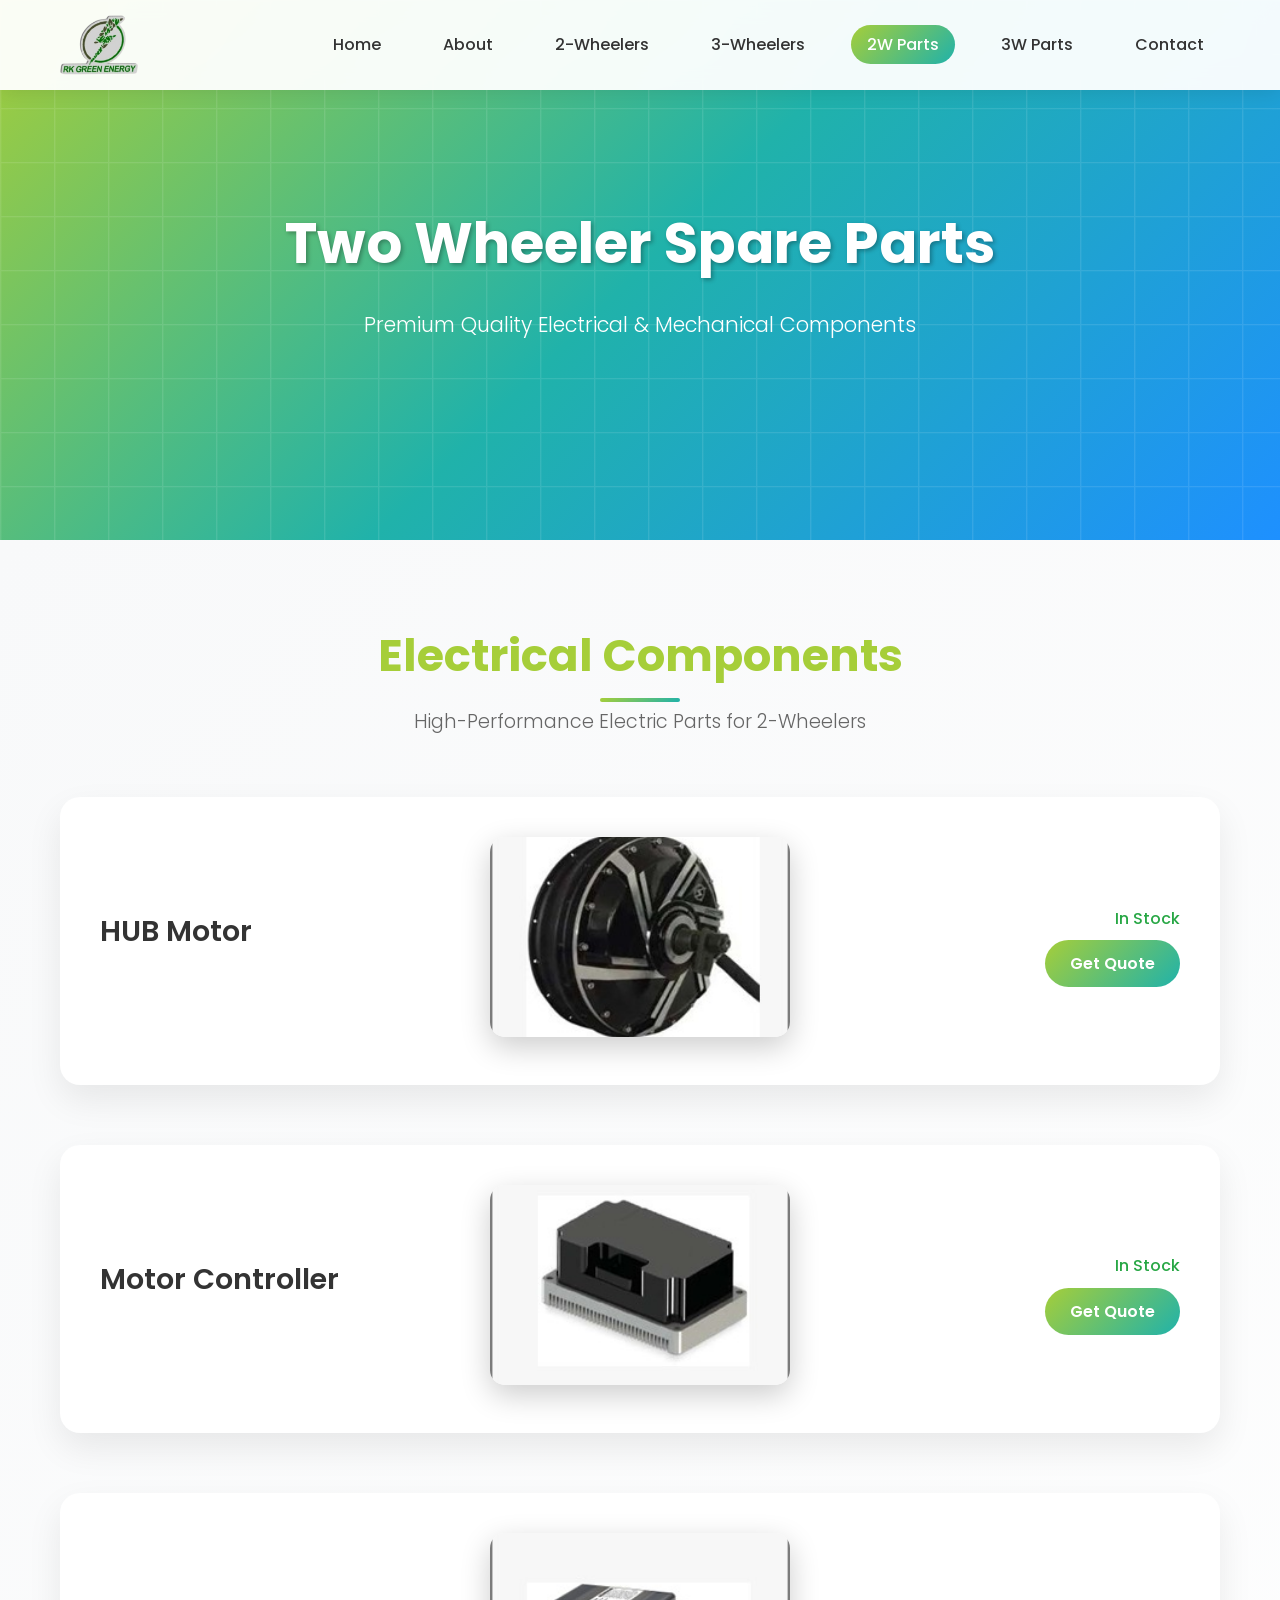
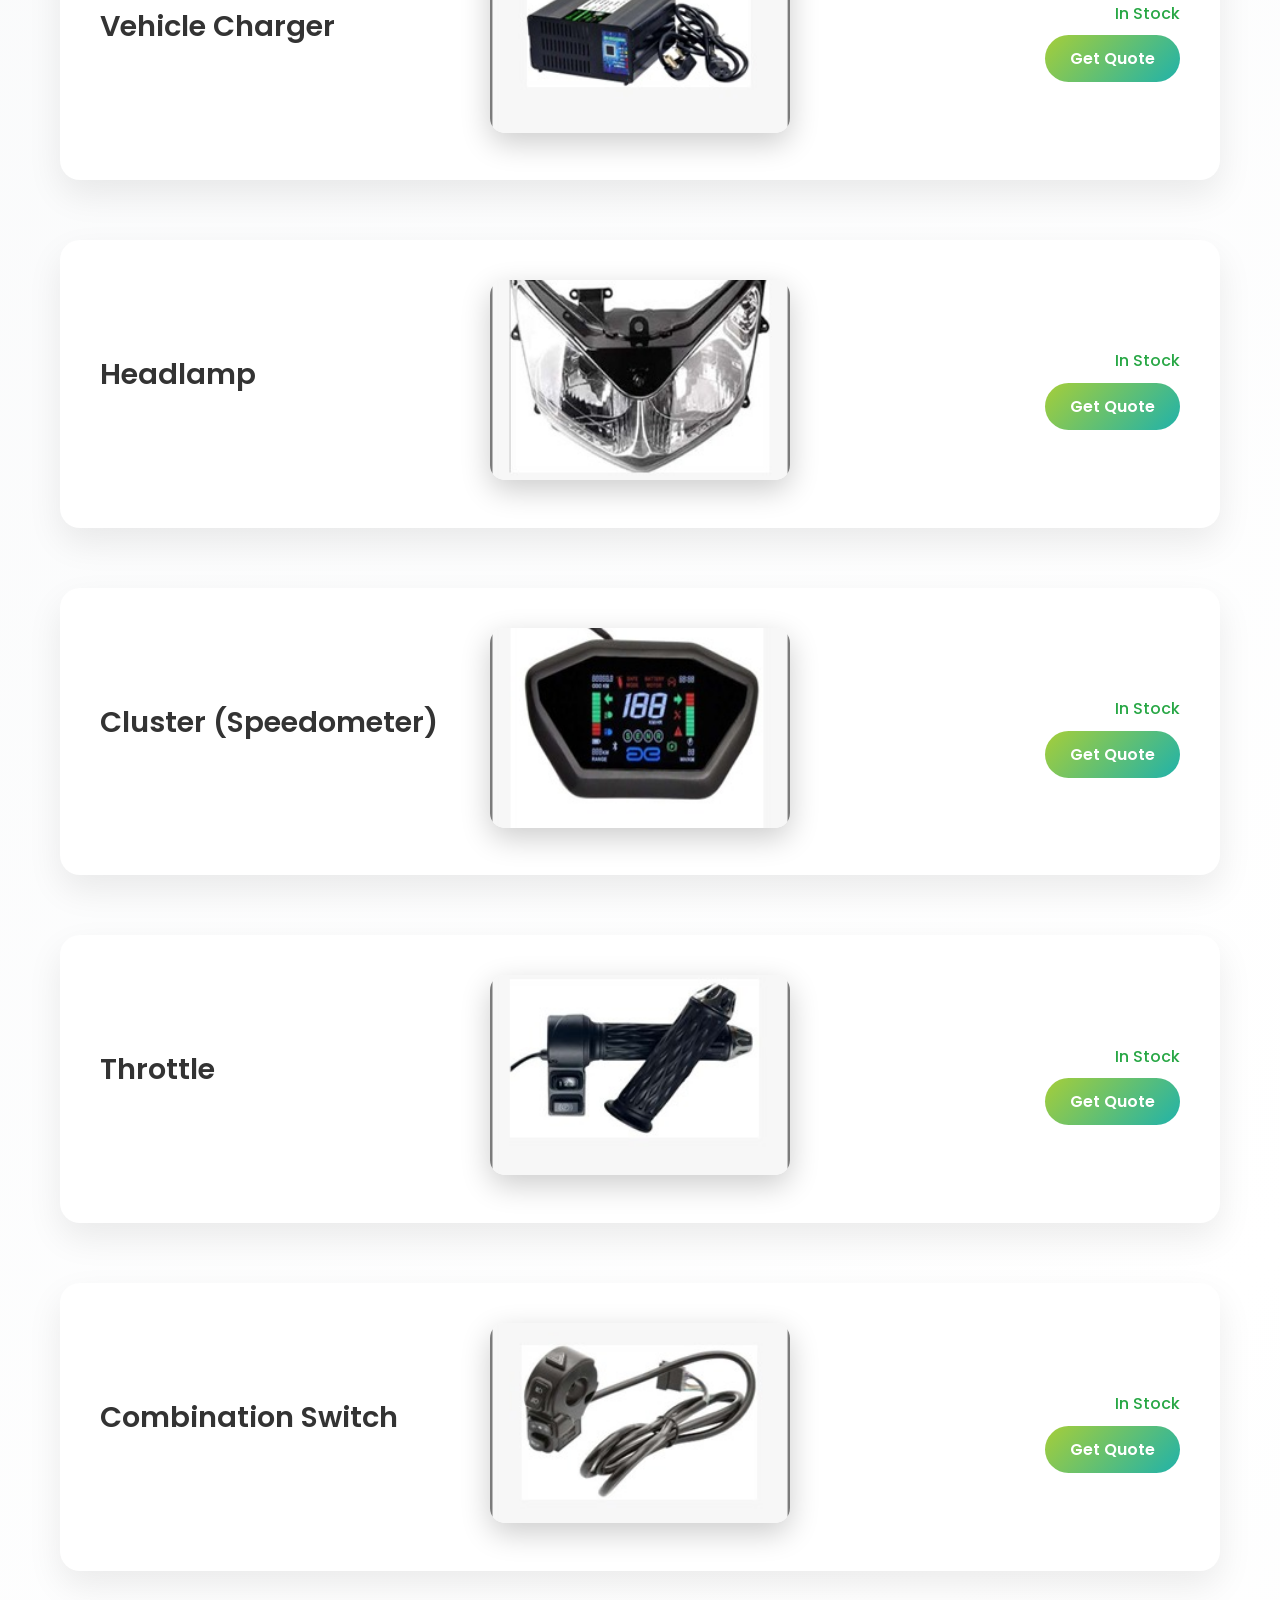
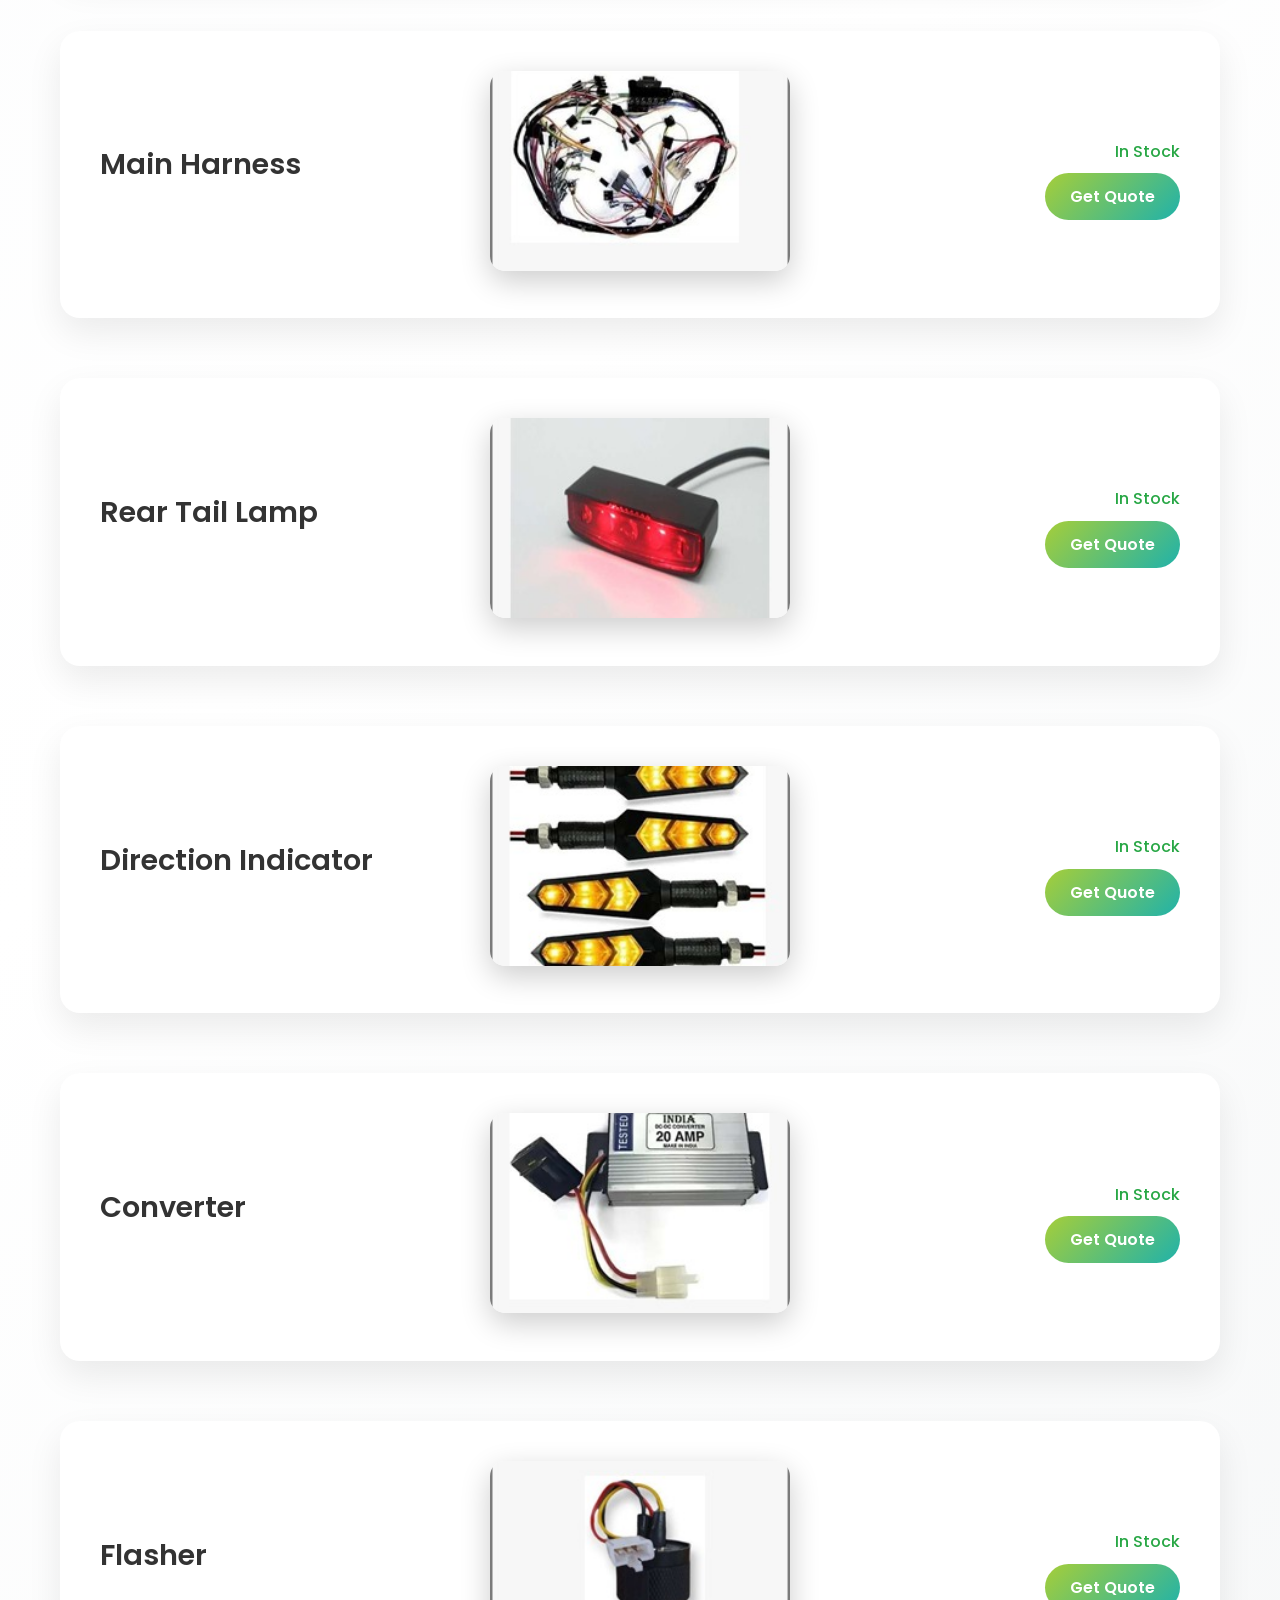
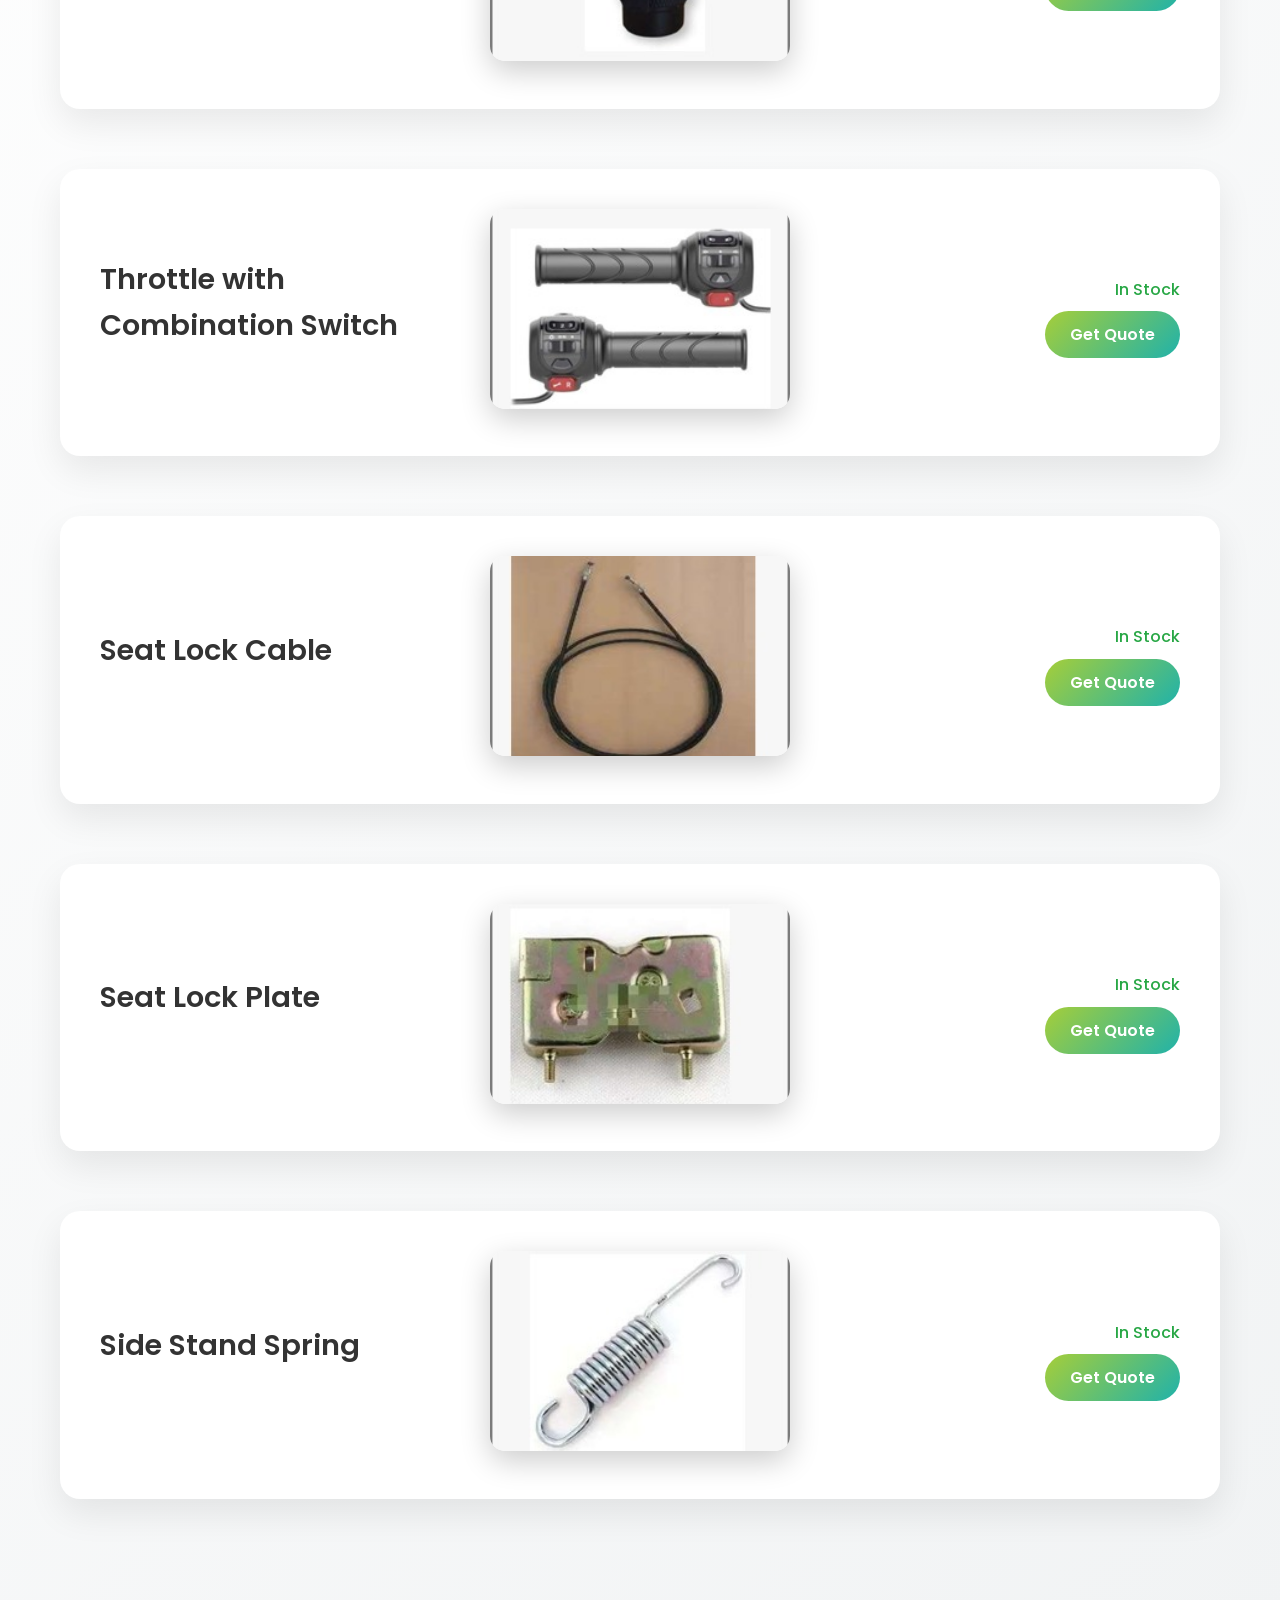
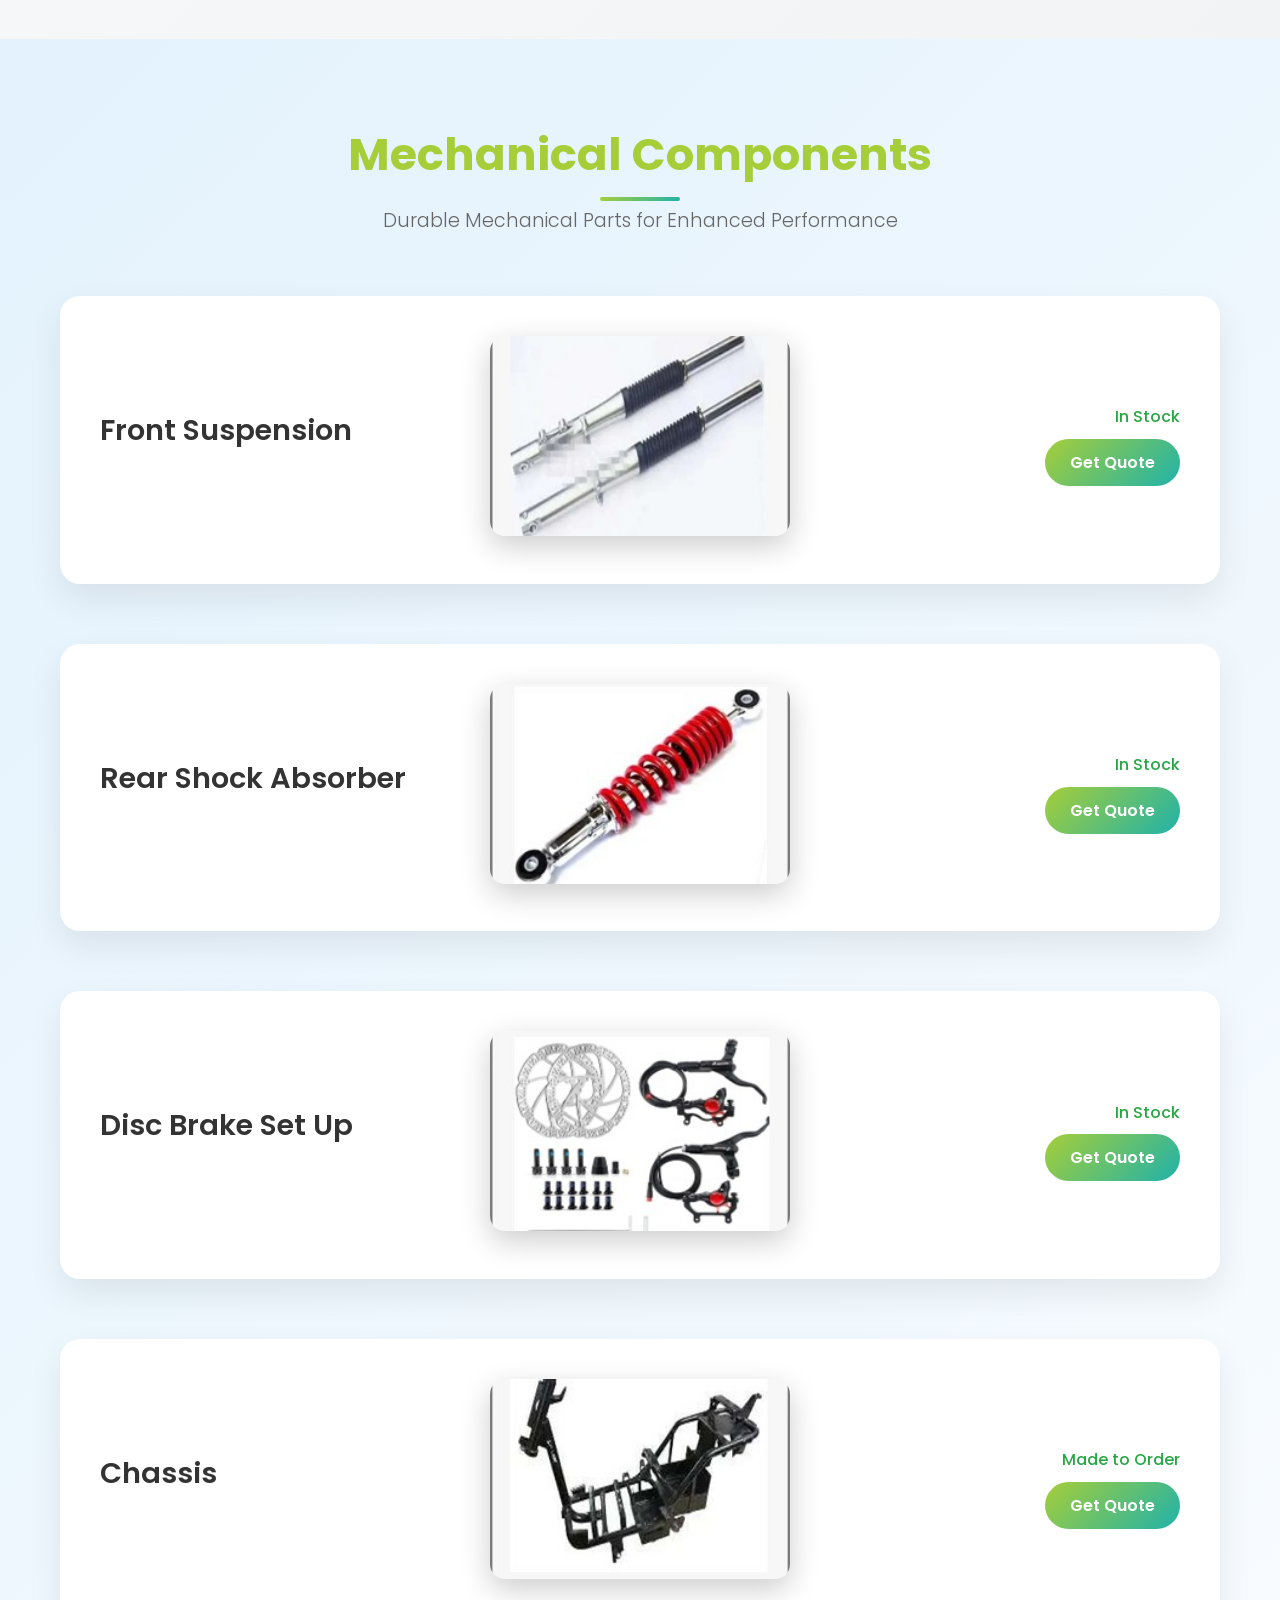
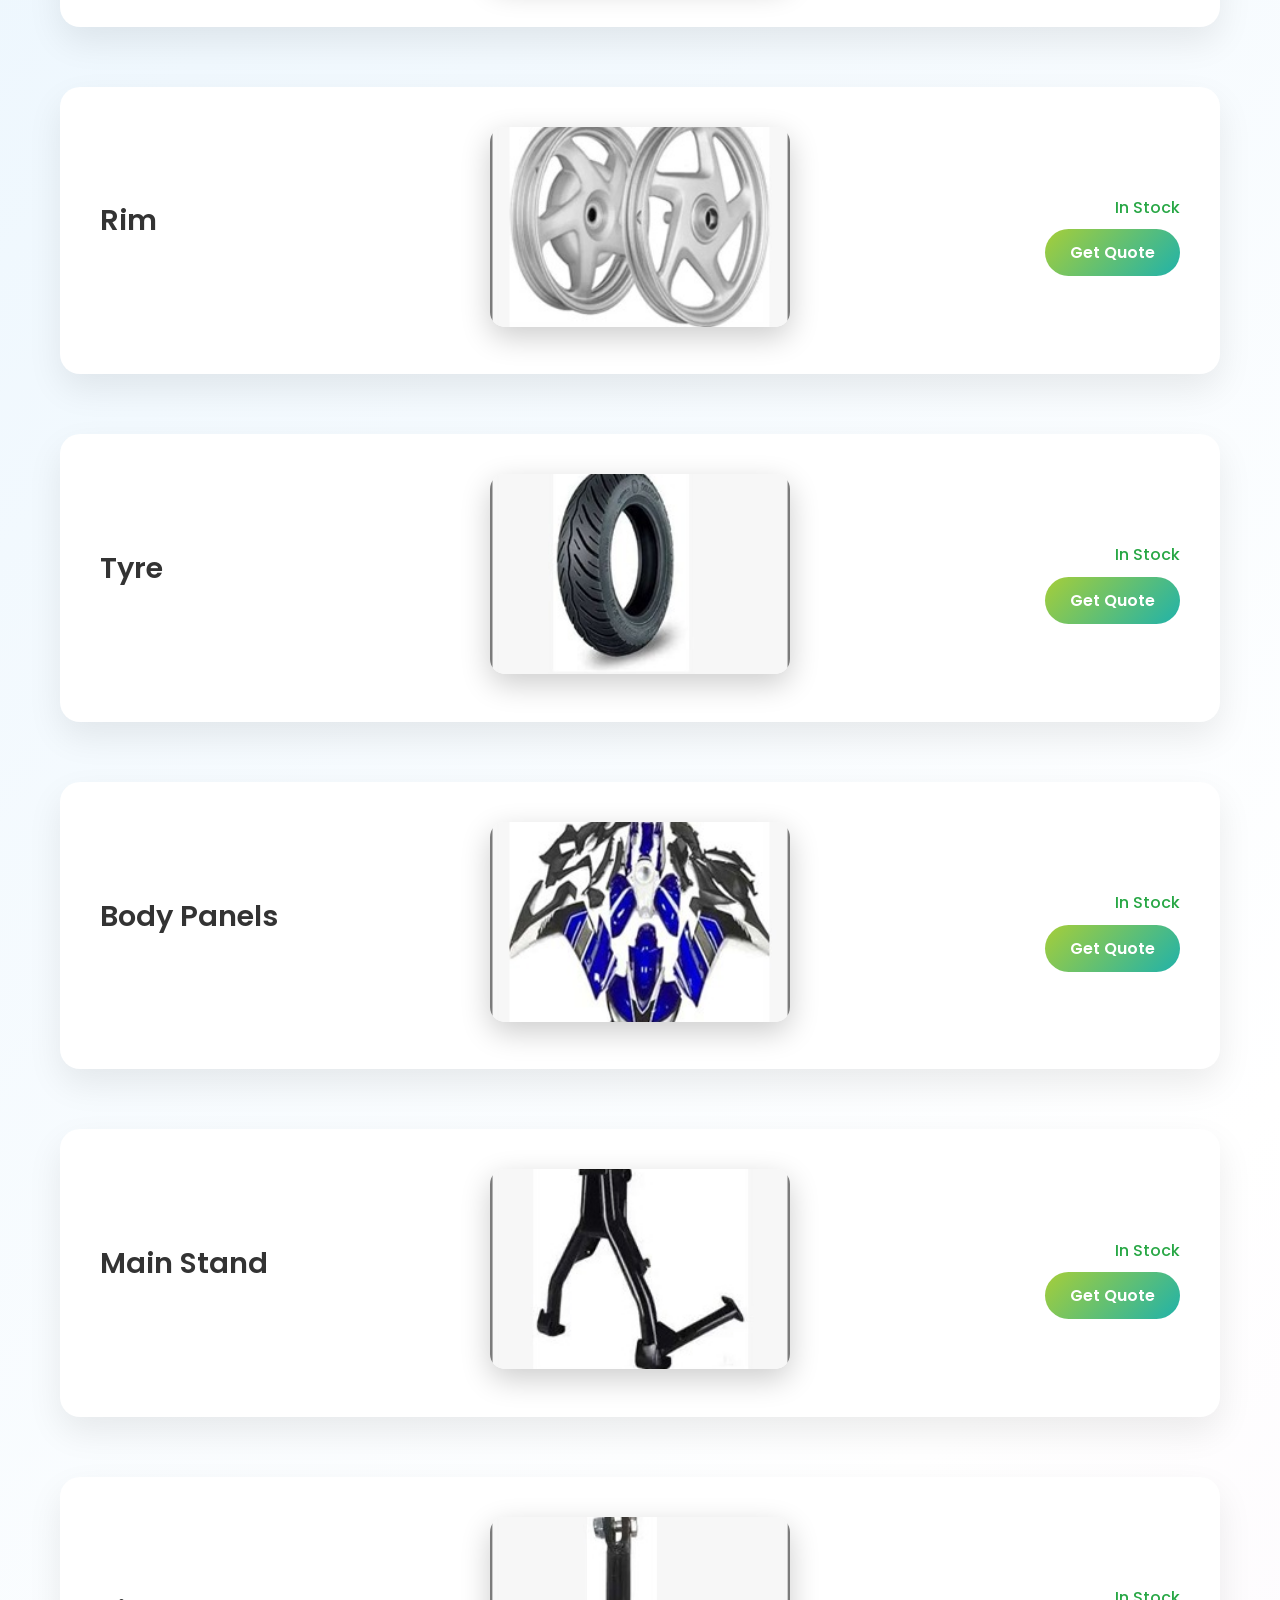
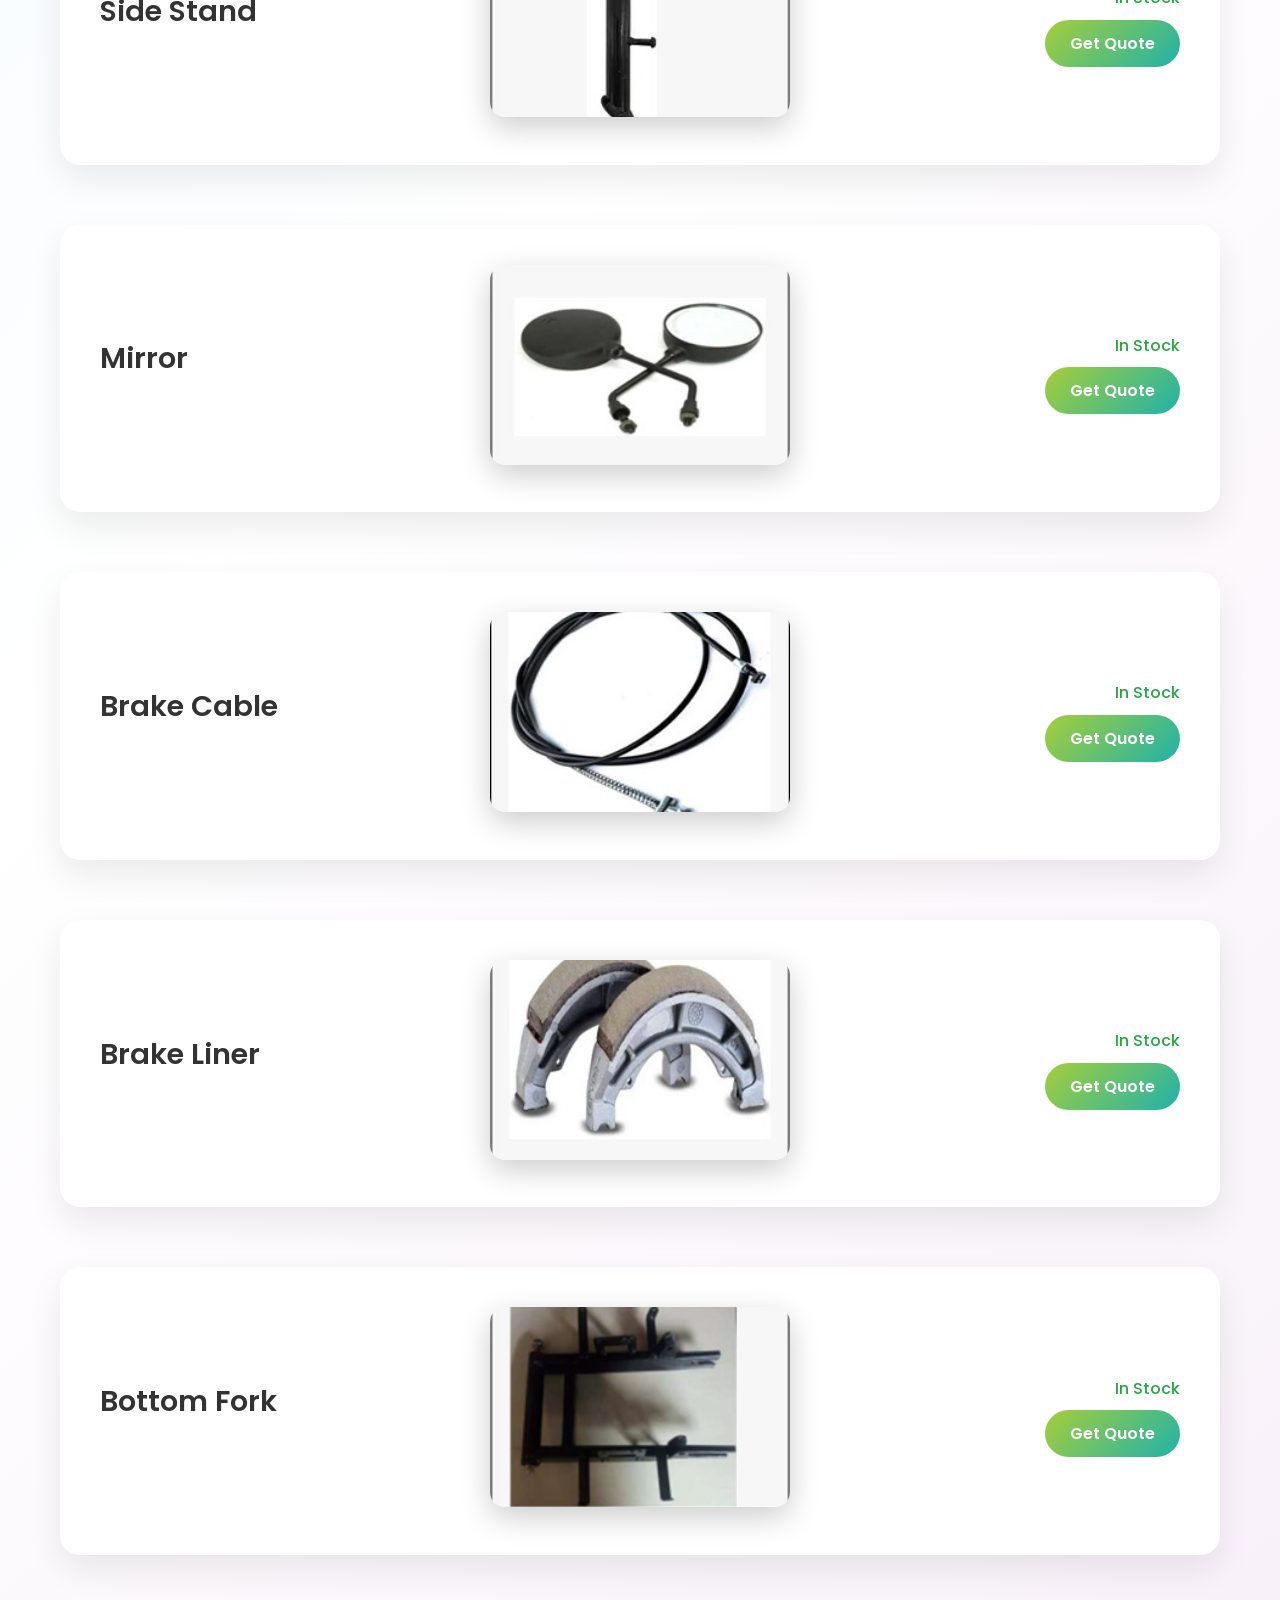
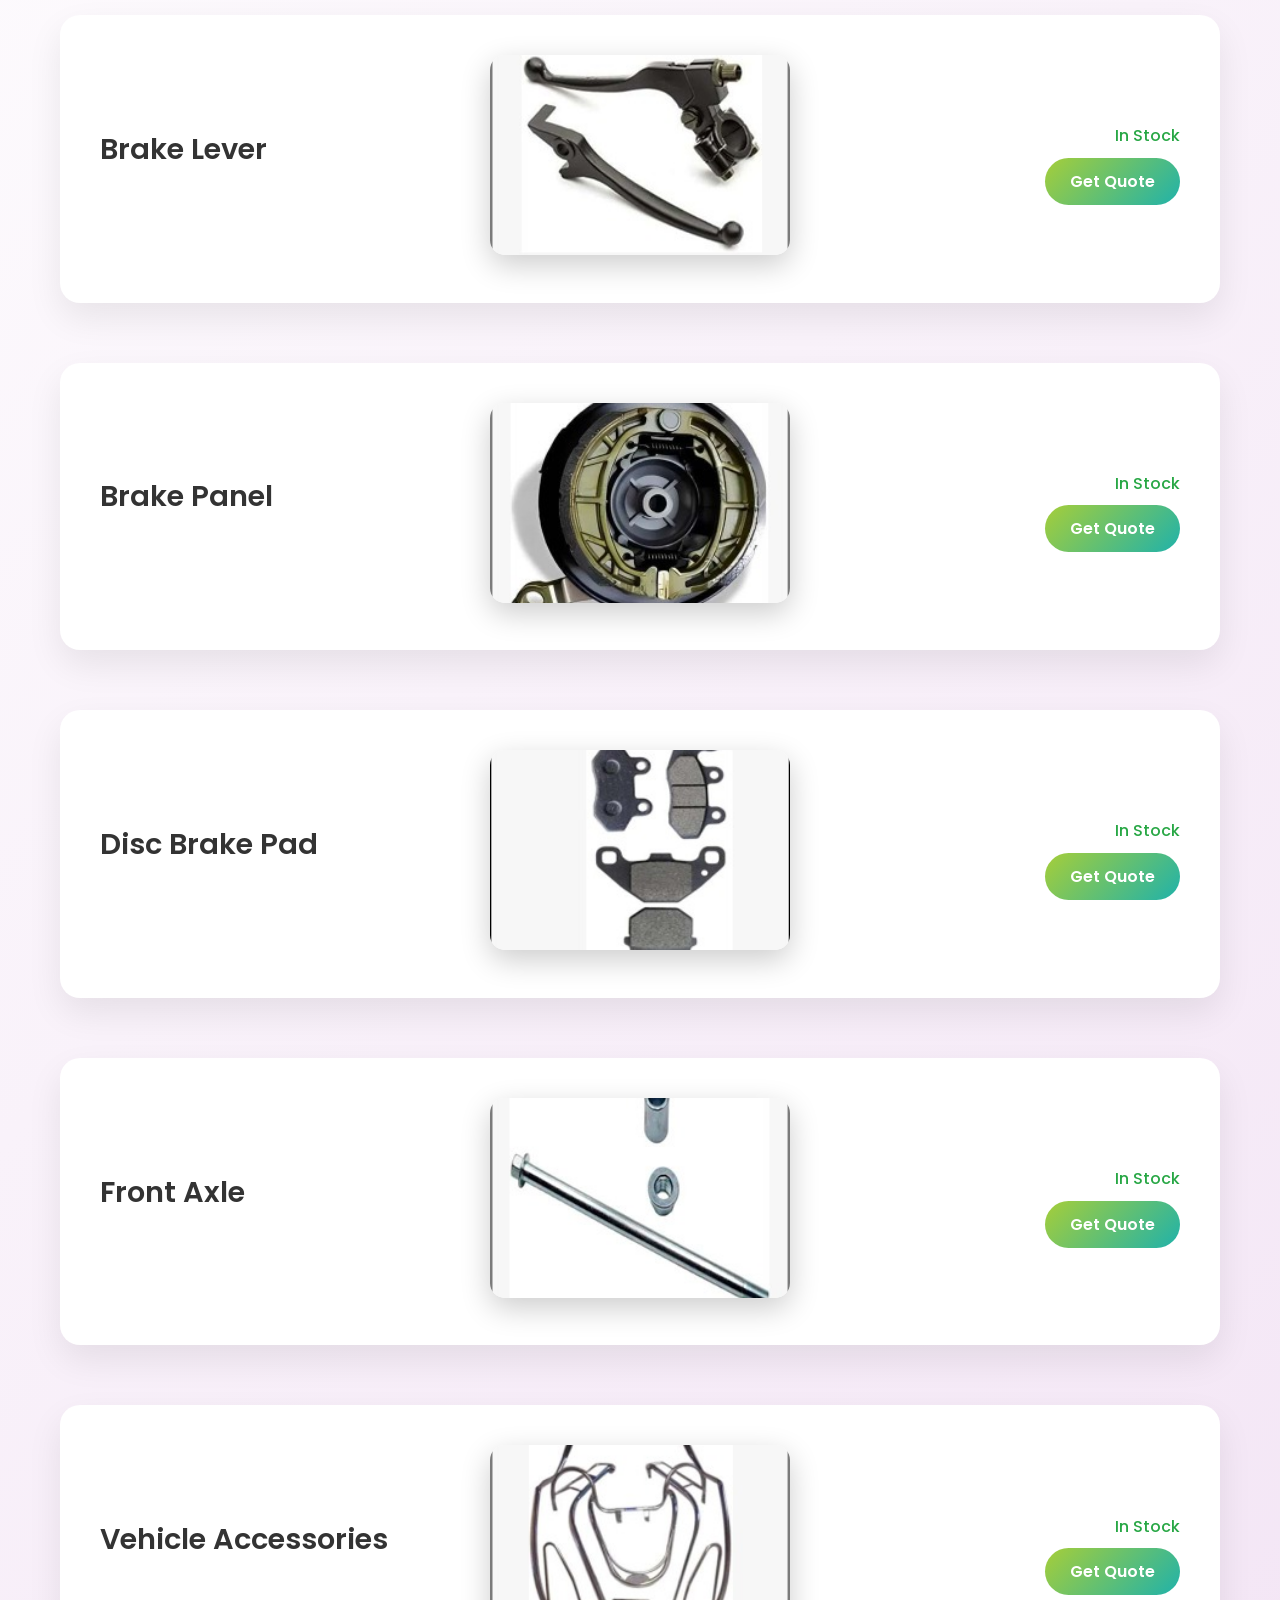
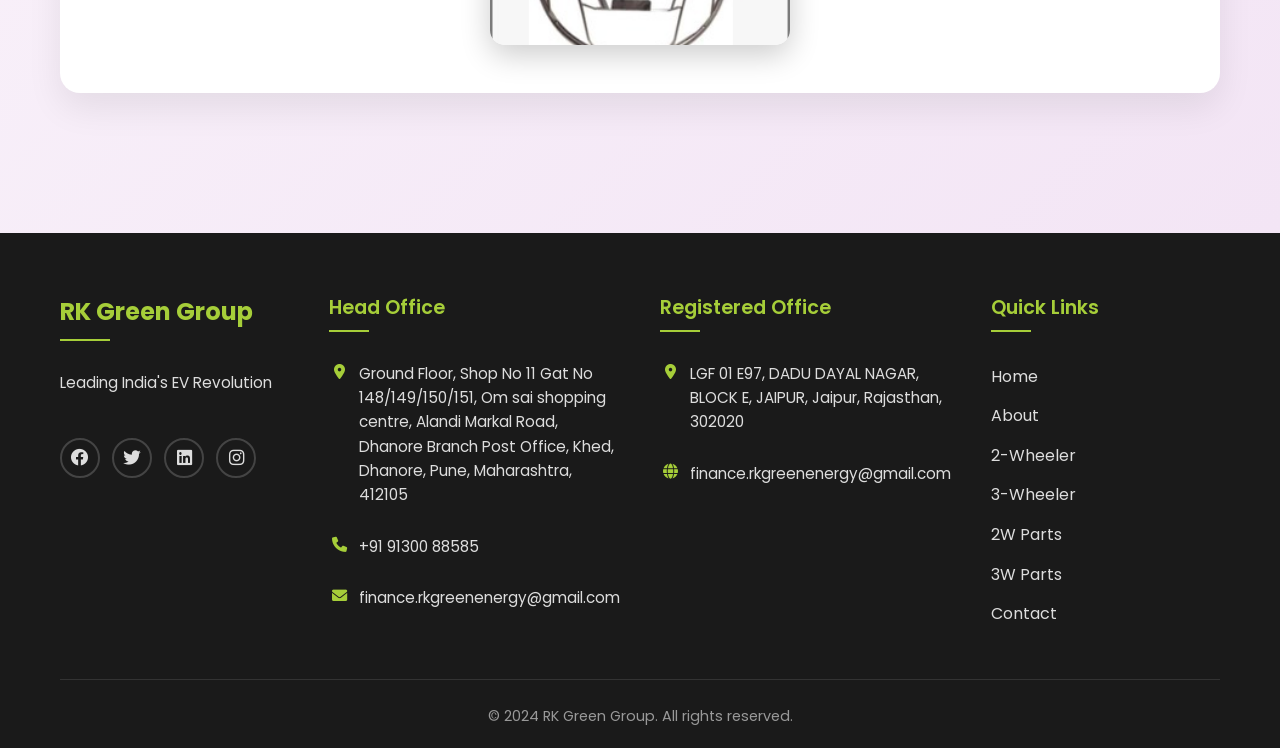
==== 2w-spare-parts.html @ ef5c6dce "1st commit" ====
<!DOCTYPE html>
<html lang="en">
<head>
    <meta charset="UTF-8">
    <meta name="viewport" content="width=device-width, initial-scale=1.0">
    <title>Two Wheeler Spare Parts - RK Green Group</title>
    <link rel="icon" type="image/png" href="Images/Logo-removebg.png">
    <link rel="stylesheet" href="styles.css">
    <link rel="stylesheet" href="spare-parts.css">
    <link href="https://fonts.googleapis.com/css2?family=Poppins:wght@300;400;500;600;700&display=swap" rel="stylesheet">
    <link rel="stylesheet" href="https://cdnjs.cloudflare.com/ajax/libs/font-awesome/6.0.0/css/all.min.css">
</head>
<body>
    <nav class="navbar">
        <div class="nav-container">
            <div class="nav-logo">
                <img src="Images/Logo-removebg.png" alt="RK Green Logo">
            </div>
<div class="hamburger">
                <span></span>
                <span></span>
                <span></span>
            </div>
            <ul class="nav-menu">
                <li><a href="index.html">Home</a></li>
                <li><a href="./about/about.html">About</a></li>
                <li><a href="./two-wheeler/two-wheeler.html">2-Wheelers</a></li>
                <li><a href="./three-wheeler/three-wheeler.html">3-Wheelers</a></li>
                <li><a href="2w-spare-parts.html" class="active">2W Parts</a></li>
                <li><a href="3w-spare-parts.html">3W Parts</a></li>
                <li><a href="./contact/contact.html">Contact</a></li>
            </ul>
        </div>
    </nav>

    <div class="hero-banner">
        <div class="hero-content">
            <h1>Two Wheeler Spare Parts</h1>
            <p>Premium Quality Electrical & Mechanical Components</p>
        </div>
    </div>

    <section class="parts-section electrical">
        <div class="container">
            <div class="section-header">
                <h2>Electrical Components</h2>
                <p>High-Performance Electric Parts for 2-Wheelers</p>
            </div>
            
            <div class="part-item">
                <div class="part-info">
                    <h3>HUB Motor</h3>
                </div>
                <div class="part-image">
                    <img src="2 wheeler electrical/2 wheeler electrical/HUB Motor.jpeg" alt="HUB Motor">
                </div>
                <div class="part-details">
                    <div class="availability">In Stock</div>
                    <button class="inquiry-btn">Get Quote</button>
                </div>
            </div>

            <div class="part-item">
                <div class="part-info">
                    <h3>Motor Controller</h3>
                </div>
                <div class="part-image">
                    <img src="2 wheeler electrical/2 wheeler electrical/Motor Controller.jpeg" alt="Motor Controller">
                </div>
                <div class="part-details">
                    <div class="availability">In Stock</div>
                    <button class="inquiry-btn">Get Quote</button>
                </div>
            </div>

            <div class="part-item">
                <div class="part-info">
                    <h3>Vehicle Charger</h3>
                </div>
                <div class="part-image">
                    <img src="2 wheeler electrical/2 wheeler electrical/Vehicle Charger.jpeg" alt="Vehicle Charger">
                </div>
                <div class="part-details">
                    <div class="availability">In Stock</div>
                    <button class="inquiry-btn">Get Quote</button>
                </div>
            </div>

            <div class="part-item">
                <div class="part-info">
                    <h3>Headlamp</h3>
                </div>
                <div class="part-image">
                    <img src="2 wheeler electrical/2 wheeler electrical/Headlamp.jpeg" alt="Headlamp">
                </div>
                <div class="part-details">
                    <div class="availability">In Stock</div>
                    <button class="inquiry-btn">Get Quote</button>
                </div>
            </div>

            <div class="part-item">
                <div class="part-info">
                    <h3>Cluster (Speedometer)</h3>
                </div>
                <div class="part-image">
                    <img src="2 wheeler electrical/2 wheeler electrical/Cluster.jpeg" alt="Cluster">
                </div>
                <div class="part-details">
                    <div class="availability">In Stock</div>
                    <button class="inquiry-btn">Get Quote</button>
                </div>
            </div>

            <div class="part-item">
                <div class="part-info">
                    <h3>Throttle</h3>
                </div>
                <div class="part-image">
                    <img src="2 wheeler electrical/2 wheeler electrical/Throttle.jpeg" alt="Throttle">
                </div>
                <div class="part-details">
                    <div class="availability">In Stock</div>
                    <button class="inquiry-btn">Get Quote</button>
                </div>
            </div>

            <div class="part-item">
                <div class="part-info">
                    <h3>Combination Switch</h3>
                </div>
                <div class="part-image">
                    <img src="2 wheeler electrical/2 wheeler electrical/Combination Switch.jpeg" alt="Combination Switch">
                </div>
                <div class="part-details">
                    <div class="availability">In Stock</div>
                    <button class="inquiry-btn">Get Quote</button>
                </div>
            </div>

            <div class="part-item">
                <div class="part-info">
                    <h3>Main Harness</h3>
                </div>
                <div class="part-image">
                    <img src="2 wheeler electrical/2 wheeler electrical/Main Harness.jpeg" alt="Main Harness">
                </div>
                <div class="part-details">
                    <div class="availability">In Stock</div>
                    <button class="inquiry-btn">Get Quote</button>
                </div>
            </div>

            <div class="part-item">
                <div class="part-info">
                    <h3>Rear Tail Lamp</h3>
                </div>
                <div class="part-image">
                    <img src="2 wheeler electrical/2 wheeler electrical/Rear tail lamp.jpeg" alt="Rear Tail Lamp">
                </div>
                <div class="part-details">
                    <div class="availability">In Stock</div>
                    <button class="inquiry-btn">Get Quote</button>
                </div>
            </div>

            <div class="part-item">
                <div class="part-info">
                    <h3>Direction Indicator</h3>
                </div>
                <div class="part-image">
                    <img src="2 wheeler electrical/2 wheeler electrical/Direction indicator.jpeg" alt="Direction Indicator">
                </div>
                <div class="part-details">
                    <div class="availability">In Stock</div>
                    <button class="inquiry-btn">Get Quote</button>
                </div>
            </div>

            <div class="part-item">
                <div class="part-info">
                    <h3>Converter</h3>
                </div>
                <div class="part-image">
                    <img src="2 wheeler electrical/2 wheeler electrical/Converter.jpeg" alt="Converter">
                </div>
                <div class="part-details">
                    <div class="availability">In Stock</div>
                    <button class="inquiry-btn">Get Quote</button>
                </div>
            </div>

            <div class="part-item">
                <div class="part-info">
                    <h3>Flasher</h3>
                </div>
                <div class="part-image">
                    <img src="2 wheeler electrical/2 wheeler electrical/flasher.jpeg" alt="Flasher">
                </div>
                <div class="part-details">
                    <div class="availability">In Stock</div>
                    <button class="inquiry-btn">Get Quote</button>
                </div>
            </div>

            <div class="part-item">
                <div class="part-info">
                    <h3>Throttle with Combination Switch</h3>
                </div>
                <div class="part-image">
                    <img src="2 wheeler electrical/2 wheeler electrical/Throttle with combination switch.jpeg" alt="Throttle with Combination Switch">
                </div>
                <div class="part-details">
                    <div class="availability">In Stock</div>
                    <button class="inquiry-btn">Get Quote</button>
                </div>
            </div>

            <div class="part-item">
                <div class="part-info">
                    <h3>Seat Lock Cable</h3>
                </div>
                <div class="part-image">
                    <img src="2 wheeler electrical/2 wheeler electrical/Seat Lock Cable .jpeg" alt="Seat Lock Cable">
                </div>
                <div class="part-details">
                    <div class="availability">In Stock</div>
                    <button class="inquiry-btn">Get Quote</button>
                </div>
            </div>

            <div class="part-item">
                <div class="part-info">
                    <h3>Seat Lock Plate</h3>
                </div>
                <div class="part-image">
                    <img src="2 wheeler electrical/2 wheeler electrical/Seat Lock Plate .jpeg" alt="Seat Lock Plate">
                </div>
                <div class="part-details">
                    <div class="availability">In Stock</div>
                    <button class="inquiry-btn">Get Quote</button>
                </div>
            </div>

            <div class="part-item">
                <div class="part-info">
                    <h3>Side Stand Spring</h3>
                </div>
                <div class="part-image">
                    <img src="2 wheeler electrical/2 wheeler electrical/Side Stand Spring.jpeg" alt="Side Stand Spring">
                </div>
                <div class="part-details">
                    <div class="availability">In Stock</div>
                    <button class="inquiry-btn">Get Quote</button>
                </div>
            </div>
        </div>
    </section>

    <section class="parts-section mechanical">
        <div class="container">
            <div class="section-header">
                <h2>Mechanical Components</h2>
                <p>Durable Mechanical Parts for Enhanced Performance</p>
            </div>
            
            <div class="part-item">
                <div class="part-info">
                    <h3>Front Suspension</h3>
                </div>
                <div class="part-image">
                    <img src="2w MECHANICAL/2w MECHANICAL/Front suspension.jpeg" alt="Front Suspension">
                </div>
                <div class="part-details">
                    <div class="availability">In Stock</div>
                    <button class="inquiry-btn">Get Quote</button>
                </div>
            </div>

            <div class="part-item">
                <div class="part-info">
                    <h3>Rear Shock Absorber</h3>
                </div>
                <div class="part-image">
                    <img src="2w MECHANICAL/2w MECHANICAL/Rear shock absorber.jpeg" alt="Rear Shock Absorber">
                </div>
                <div class="part-details">
                    <div class="availability">In Stock</div>
                    <button class="inquiry-btn">Get Quote</button>
                </div>
            </div>

            <div class="part-item">
                <div class="part-info">
                    <h3>Disc Brake Set Up</h3>
                </div>
                <div class="part-image">
                    <img src="2w MECHANICAL/2w MECHANICAL/Disc Brake set up.jpeg" alt="Disc Brake Set Up">
                </div>
                <div class="part-details">
                    <div class="availability">In Stock</div>
                    <button class="inquiry-btn">Get Quote</button>
                </div>
            </div>

            <div class="part-item">
                <div class="part-info">
                    <h3>Chassis</h3>
                </div>
                <div class="part-image">
                    <img src="2w MECHANICAL/2w MECHANICAL/Chassis.jpeg" alt="Chassis">
                </div>
                <div class="part-details">
                    <div class="availability">Made to Order</div>
                    <button class="inquiry-btn">Get Quote</button>
                </div>
            </div>

            <div class="part-item">
                <div class="part-info">
                    <h3>Rim</h3>
                </div>
                <div class="part-image">
                    <img src="2w MECHANICAL/2w MECHANICAL/Rim.jpeg" alt="Rim">
                </div>
                <div class="part-details">
                    <div class="availability">In Stock</div>
                    <button class="inquiry-btn">Get Quote</button>
                </div>
            </div>

            <div class="part-item">
                <div class="part-info">
                    <h3>Tyre</h3>
                </div>
                <div class="part-image">
                    <img src="2w MECHANICAL/2w MECHANICAL/Tyer.jpeg" alt="Tyre">
                </div>
                <div class="part-details">
                    <div class="availability">In Stock</div>
                    <button class="inquiry-btn">Get Quote</button>
                </div>
            </div>

            <div class="part-item">
                <div class="part-info">
                    <h3>Body Panels</h3>
                </div>
                <div class="part-image">
                    <img src="2w MECHANICAL/2w MECHANICAL/Body panels.jpeg" alt="Body Panels">
                </div>
                <div class="part-details">
                    <div class="availability">In Stock</div>
                    <button class="inquiry-btn">Get Quote</button>
                </div>
            </div>

            <div class="part-item">
                <div class="part-info">
                    <h3>Main Stand</h3>
                </div>
                <div class="part-image">
                    <img src="2w MECHANICAL/2w MECHANICAL/Main Stand.jpeg" alt="Main Stand">
                </div>
                <div class="part-details">
                    <div class="availability">In Stock</div>
                    <button class="inquiry-btn">Get Quote</button>
                </div>
            </div>

            <div class="part-item">
                <div class="part-info">
                    <h3>Side Stand</h3>
                </div>
                <div class="part-image">
                    <img src="2w MECHANICAL/2w MECHANICAL/Side Stand.jpeg" alt="Side Stand">
                </div>
                <div class="part-details">
                    <div class="availability">In Stock</div>
                    <button class="inquiry-btn">Get Quote</button>
                </div>
            </div>

            <div class="part-item">
                <div class="part-info">
                    <h3>Mirror</h3>
                </div>
                <div class="part-image">
                    <img src="2w MECHANICAL/2w MECHANICAL/Mirror.jpeg" alt="Mirror">
                </div>
                <div class="part-details">
                    <div class="availability">In Stock</div>
                    <button class="inquiry-btn">Get Quote</button>
                </div>
            </div>

            <div class="part-item">
                <div class="part-info">
                    <h3>Brake Cable</h3>
                </div>
                <div class="part-image">
                    <img src="2w MECHANICAL/2w MECHANICAL/Brake cable.jpeg" alt="Brake Cable">
                </div>
                <div class="part-details">
                    <div class="availability">In Stock</div>
                    <button class="inquiry-btn">Get Quote</button>
                </div>
            </div>

            <div class="part-item">
                <div class="part-info">
                    <h3>Brake Liner</h3>
                </div>
                <div class="part-image">
                    <img src="2w MECHANICAL/2w MECHANICAL/Brake liner.jpeg" alt="Brake Liner">
                </div>
                <div class="part-details">
                    <div class="availability">In Stock</div>
                    <button class="inquiry-btn">Get Quote</button>
                </div>
            </div>

            <div class="part-item">
                <div class="part-info">
                    <h3>Bottom Fork</h3>
                </div>
                <div class="part-image">
                    <img src="2w MECHANICAL/2w MECHANICAL/Bottom Fork.jpeg" alt="Bottom Fork">
                </div>
                <div class="part-details">
                    <div class="availability">In Stock</div>
                    <button class="inquiry-btn">Get Quote</button>
                </div>
            </div>

            <div class="part-item">
                <div class="part-info">
                    <h3>Brake Lever</h3>
                </div>
                <div class="part-image">
                    <img src="2w MECHANICAL/2w MECHANICAL/Brake liver.jpeg" alt="Brake Lever">
                </div>
                <div class="part-details">
                    <div class="availability">In Stock</div>
                    <button class="inquiry-btn">Get Quote</button>
                </div>
            </div>

            <div class="part-item">
                <div class="part-info">
                    <h3>Brake Panel</h3>
                </div>
                <div class="part-image">
                    <img src="2w MECHANICAL/2w MECHANICAL/Brake panel.jpeg" alt="Brake Panel">
                </div>
                <div class="part-details">
                    <div class="availability">In Stock</div>
                    <button class="inquiry-btn">Get Quote</button>
                </div>
            </div>

            <div class="part-item">
                <div class="part-info">
                    <h3>Disc Brake Pad</h3>
                </div>
                <div class="part-image">
                    <img src="2w MECHANICAL/2w MECHANICAL/Disc Brake pad.jpeg" alt="Disc Brake Pad">
                </div>
                <div class="part-details">
                    <div class="availability">In Stock</div>
                    <button class="inquiry-btn">Get Quote</button>
                </div>
            </div>

            <div class="part-item">
                <div class="part-info">
                    <h3>Front Axle</h3>
                </div>
                <div class="part-image">
                    <img src="2w MECHANICAL/2w MECHANICAL/Front axel.jpeg" alt="Front Axle">
                </div>
                <div class="part-details">
                    <div class="availability">In Stock</div>
                    <button class="inquiry-btn">Get Quote</button>
                </div>
            </div>

            <div class="part-item">
                <div class="part-info">
                    <h3>Vehicle Accessories</h3>
                </div>
                <div class="part-image">
                    <img src="2w MECHANICAL/2w MECHANICAL/Vehicle Accessories.jpeg" alt="Vehicle Accessories">
                </div>
                <div class="part-details">
                    <div class="availability">In Stock</div>
                    <button class="inquiry-btn">Get Quote</button>
                </div>
            </div>
        </div>
    </section>

    <footer id="contact" class="footer">
        <div class="container">
            <div class="footer-content">
                <div class="footer-section">
                    <h3>RK Green Group</h3>
                    <p>Leading India's EV Revolution</p>
                    <div class="social-icons">
                        <a href="#"><i class="fab fa-facebook"></i></a>
                        <a href="#"><i class="fab fa-twitter"></i></a>
                        <a href="#"><i class="fab fa-linkedin"></i></a>
                        <a href="#"><i class="fab fa-instagram"></i></a>
                    </div>
                </div>
                <div class="footer-section">
                    <h4>Head Office</h4>
                    <p><i class="fas fa-map-marker-alt"></i> Ground Floor, Shop No 11 Gat No 148/149/150/151, Om sai shopping centre, Alandi Markal Road, Dhanore Branch Post Office, Khed, Dhanore, Pune, Maharashtra, 412105</p>
                    <p><i class="fas fa-phone"></i> +91 91300 88585</p>
                    <p><i class="fas fa-envelope"></i> finance.rkgreenenergy@gmail.com</p>
                </div>
                <div class="footer-section">
                    <h4>Registered Office</h4>
                    <p><i class="fas fa-map-marker-alt"></i> LGF 01 E97, DADU DAYAL NAGAR, BLOCK E, JAIPUR, Jaipur, Rajasthan, 302020</p>
                    <p><i class="fas fa-globe"></i>finance.rkgreenenergy@gmail.com</p>
                </div>
                <div class="footer-section">
                    <h4>Quick Links</h4>
                    <ul>
                        <li><a href="index.html">Home</a></li>
                        <li><a href="./about/about.html">About</a></li>
                        <li><a href="./two-wheeler/two-wheeler.html">2-Wheeler</a></li>
                        <li><a href="./three-wheeler/three-wheeler.html">3-Wheeler</a></li>
                        <li><a href="2w-spare-parts.html">2W Parts</a></li>
                        <li><a href="3w-spare-parts.html">3W Parts</a></li>
                        <li><a href="./contact/contact.html">Contact</a></li>
                    </ul>
                </div>
            </div>
            <div class="footer-bottom">
                <p>&copy; 2024 RK Green Group. All rights reserved.</p>
            </div>
        </div>
    </footer>
<script>
// Mobile Navigation
const hamburger = document.querySelector('.hamburger');
const navMenu = document.querySelector('.nav-menu');

if (hamburger && navMenu) {
    hamburger.addEventListener('click', () => {
        hamburger.classList.toggle('active');
        navMenu.classList.toggle('active');
    });

    document.querySelectorAll('.nav-menu a').forEach(link => {
        link.addEventListener('click', () => {
            hamburger.classList.remove('active');
            navMenu.classList.remove('active');
        });
    });
}

// Update Get Quote buttons to WhatsApp links
document.addEventListener('DOMContentLoaded', function() {
    const buttons = document.querySelectorAll('.inquiry-btn');
    buttons.forEach(button => {
        if (button.textContent.trim() === 'Get Quote') {
            const link = document.createElement('a');
            link.href = 'https://wa.me/919330088585?text=Hi, I\'m interested in getting a quote for this product. Can you please provide me with pricing and availability details?';
            link.target = '_blank';
            link.className = 'inquiry-btn';
            link.innerHTML = 'Get Quote';
            button.parentNode.replaceChild(link, button);
        }
    });
});
</script>
</body>
</html>
---- styles.css ----
* {
    margin: 0;
    padding: 0;
    box-sizing: border-box;
}

body {
    font-family: 'Poppins', sans-serif;
    line-height: 1.6;
    color: #333;
}

.container {
    max-width: 1200px;
    margin: 0 auto;
    padding: 0 20px;
}

/* Navigation */
.navbar {
    position: fixed;
    top: 0;
    width: 100%;
    background: rgba(255, 255, 255, 0.95);
    backdrop-filter: blur(10px);
    z-index: 1000;
    padding: 15px 0;
    box-shadow: 0 2px 10px rgba(0, 0, 0, 0.1);
}

.nav-container {
    max-width: 1200px;
    margin: 0 auto;
    padding: 0 20px;
    display: flex;
    justify-content: space-between;
    align-items: center;
}

.nav-logo {
    display: flex;
    align-items: center;
    gap: 10px;
    z-index: 1001;
    position: relative;
}

.nav-logo img {
    height: 60px;
    width: auto;
    display: block;
    max-width: 100%;
    z-index: 1001;
    position: relative;
    opacity: 1 !important;
}



.nav-menu {
    display: flex;
    list-style: none;
    gap: 30px;
}

.nav-menu a {
    text-decoration: none;
    color: #333;
    font-weight: 500;
    transition: all 0.3s;
    padding: 8px 16px;
    border-radius: 25px;
}

.nav-menu a:hover,
.nav-menu a.active {
    color: white;
    background: linear-gradient(135deg, #A6CE39, #8FB32D);
    transform: translateY(-2px);
}

.hamburger {
    display: none;
    flex-direction: column;
    cursor: pointer;
    padding: 5px;
}

.hamburger span {
    width: 25px;
    height: 3px;
    background: #333;
    margin: 3px 0;
    transition: 0.3s;
    border-radius: 2px;
}

.hamburger.active span:nth-child(1) {
    transform: rotate(-45deg) translate(-5px, 6px);
}

.hamburger.active span:nth-child(2) {
    opacity: 0;
}

.hamburger.active span:nth-child(3) {
    transform: rotate(45deg) translate(-5px, -6px);
}

/* Hero Slider */
.hero-slider {
    margin-top: 10vh;
    position: relative;
    height: 100vh;
    overflow: hidden;
}

.slider-container {
    position: relative;
    width: 100%;
    height: 100%;
}

.slide {
    position: absolute;
    top: 0;
    left: 0;
    width: 100%;
    height: 100%;
    opacity: 0;
    transition: opacity 1s ease-in-out;
}

.slide.active {
    opacity: 1;
}

.slide-bg {
    width: 100%;
    height: 100%;
    background-size: cover;
    background-position: center center;
    background-repeat: no-repeat;
}

.slide-content {
    position: absolute;
    top: 50%;
    left: 50px;
    transform: translateY(-50%);
    color: white;
    max-width: 600px;
}

.slide-content h1 {
    font-size: 3.5rem;
    font-weight: 700;
    margin-bottom: 20px;
    text-shadow: 2px 2px 4px rgba(0, 0, 0, 0.5);
}

.slide-content p {
    font-size: 1.2rem;
    margin-bottom: 30px;
    font-weight: 300;
    text-shadow: 1px 1px 2px rgba(0, 0, 0, 0.5);
}

.cta-btn {
    background: linear-gradient(135deg, #A6CE39, #8FB32D);
    color: white;
    padding: 15px 30px;
    border: none;
    border-radius: 50px;
    font-size: 1.1rem;
    font-weight: 600;
    cursor: pointer;
    transition: transform 0.3s, box-shadow 0.3s;
}

.cta-btn:hover {
    transform: translateY(-2px);
    box-shadow: 0 10px 20px rgba(25, 135, 84, 0.3);
}

.slider-nav {
    position: absolute;
    top: 50%;
    width: 100%;
    display: flex;
    justify-content: space-between;
    padding: 0 30px;
    transform: translateY(-50%);
}

.slider-nav button {
    background: rgba(255, 255, 255, 0.2);
    border: none;
    color: white;
    width: 50px;
    height: 50px;
    border-radius: 50%;
    cursor: pointer;
    transition: background 0.3s;
}

.slider-nav button:hover {
    background: rgba(255, 255, 255, 0.3);
}

.slider-dots {
    position: absolute;
    bottom: 30px;
    left: 50%;
    transform: translateX(-50%);
    display: flex;
    gap: 10px;
}

.dot {
    width: 12px;
    height: 12px;
    border-radius: 50%;
    background: rgba(255, 255, 255, 0.5);
    cursor: pointer;
    transition: background 0.3s;
}

.dot.active {
    background: white;
}

/* About Section */
.about-section {
    padding: 100px 0;
    background: linear-gradient(135deg, #f8f9fa 0%, #e9ecef 100%) !important;
    position: relative;
}

.about-section::before {
    content: '';
    position: absolute;
    top: 0;
    left: 0;
    right: 0;
    bottom: 0;
    background: url('data:image/svg+xml,<svg xmlns="http://www.w3.org/2000/svg" viewBox="0 0 100 100"><defs><pattern id="grain" width="100" height="100" patternUnits="userSpaceOnUse"><circle cx="50" cy="50" r="1" fill="%23A6CE39" opacity="0.03"/></pattern></defs><rect width="100" height="100" fill="url(%23grain)"/></svg>');
    opacity: 0.5;
}

.about-content {
    display: block;
    text-align: center;
    max-width: 1000px;
    margin: 0 auto;
    position: relative;
    z-index: 2;
}

.about-image {
    position: relative;
    width: 100%;
    height: 500px;
    display: flex;
    align-items: flex-end;
    justify-content: center;
    overflow: hidden;
    background: linear-gradient(to bottom, #87CEEB 0%, #E0F6FF 50%, #f0f0f0 100%);
    border-radius: 20px;
    box-shadow: 0 15px 40px rgba(0,0,0,0.1);
    margin-bottom: 50px;
}

.scooter-image-container {
    position: relative;
    width: 100%;
    height: 100%;
    display: flex;
    flex-direction: column;
    justify-content: flex-end;
    align-items: center;
    min-height: 500px;
}

.road-element {
    position: absolute;
    bottom: 0;
    left: -50%;
    width: 200%;
    height: 150px;
    background: linear-gradient(to top, #2c2c2c 0%, #404040 50%, #555 100%);
    transform: perspective(500px) rotateX(45deg);
    z-index: 1;
    pointer-events: none;
}

.road-element::before {
    content: '';
    position: absolute;
    top: 50%;
    left: 0;
    width: 100%;
    height: 4px;
    background: repeating-linear-gradient(
        to right,
        #ffff00 0px,
        #ffff00 30px,
        transparent 30px,
        transparent 60px
    );
    transform: translateY(-50%);
    z-index: 2;
    animation: roadAnimation 6s linear infinite;
}

.road-element::after {
    content: '';
    position: absolute;
    top: 0;
    left: 0;
    width: 100%;
    height: 100%;
    background: linear-gradient(to right, rgba(0,0,0,0.1) 0%, transparent 50%, rgba(0,0,0,0.1) 100%);
    z-index: 1;
}

@keyframes roadAnimation {
    0% {
        transform: translateY(-50%) translateX(0);
    }
    100% {
        transform: translateY(-50%) translateX(-60px);
    }
}

.scooter-image {
    position: relative;
    width: 100%;
    height: auto;
    max-height: 350px;
    max-width: 100%;
    object-fit: contain;
    object-position: bottom;
    z-index: 3;
    transition: opacity 0.5s ease-in-out;
    margin-bottom: 50px;
    filter: drop-shadow(0 10px 20px rgba(0,0,0,0.3));
}

.about-text {
    background: white;
    padding: 50px;
    border-radius: 20px;
    box-shadow: 0 15px 40px rgba(0,0,0,0.1);
    position: relative;
    overflow: hidden;
    border: 1px solid rgba(166, 206, 57, 0.1);
}

.about-text::before {
    content: '';
    position: absolute;
    top: 0;
    left: 0;
    width: 5px;
    height: 100%;
    background: linear-gradient(135deg, #A6CE39, #8FB32D);
}

.about-text::after {
    content: '';
    position: absolute;
    top: -2px;
    left: -2px;
    right: -2px;
    bottom: -2px;
    background: linear-gradient(135deg, #A6CE39, #8FB32D, #A6CE39);
    border-radius: 22px;
    z-index: -1;
    opacity: 0.05;
}

.about-text h2 {
    font-size: 2.8rem;
    color: #A6CE39;
    margin-bottom: 15px;
    font-weight: 700;
    position: relative;
    padding-left: 20px;
}

.about-text h2::after {
    content: '';
    position: absolute;
    bottom: -10px;
    left: 20px;
    width: 80px;
    height: 4px;
    background: linear-gradient(135deg, #A6CE39, #8FB32D);
    border-radius: 2px;
}

.about-text h3 {
    font-size: 1.3rem;
    color: #666;
    margin-bottom: 35px;
    font-weight: 400;
    padding-left: 20px;
}

.about-text p {
    margin-bottom: 25px;
    color: #555;
    line-height: 1.9;
    font-size: 1.1rem;
    text-align: justify;
    padding-left: 20px;
}

.about-text p:first-of-type {
    font-size: 1.2rem;
    font-weight: 500;
    color: #333;
}

.about-features {
    display: grid;
    grid-template-columns: repeat(auto-fit, minmax(250px, 1fr));
    gap: 20px;
    margin-top: 40px;
    padding: 30px 20px 0;
    border-top: 2px solid rgba(166, 206, 57, 0.1);
}

.feature {
    display: flex;
    align-items: center;
    gap: 15px;
    padding: 15px;
    background: linear-gradient(135deg, rgba(166, 206, 57, 0.05), rgba(143, 179, 45, 0.05));
    border-radius: 10px;
    border-left: 3px solid #A6CE39;
    transition: transform 0.3s, box-shadow 0.3s;
}

.feature:hover {
    transform: translateX(5px);
    box-shadow: 0 5px 15px rgba(166, 206, 57, 0.2);
}

.feature i {
    color: #A6CE39;
    font-size: 1.5rem;
    min-width: 25px;
}

.feature span {
    color: #333;
    font-weight: 500;
    font-size: 1rem;
}

/* Companies Section */
.companies-section {
    padding: 100px 0;
    background: white;
}

/* Model Slider Section */
.model-slider-section {
    padding: 0px 0px 20px;
    width: 100%;
    background: linear-gradient(to bottom, #A6CE39 0%, #A6CE39 50%, #ffffff 50%, #ffffff 100%);
    position: relative;
}

.model-slider-wrapper {
    width: 100%;
    max-width: 100%;
    margin: 0 auto;
    padding: 60px 20px;
}

.model-slider-wrapper .section-header {
    max-width: 1200px;
    margin: 0 auto 60px;
    padding: 0 20px;
}

.model-slider-wrapper .section-header h2 {
    color: white;
}

.model-slider-wrapper .section-header p {
    color: rgba(255, 255, 255, 0.9);
}

.model-slider {
    position: relative;
    max-width: 1200px;
    margin: 0 auto;
    overflow: visible;
}

.model-slider-header {
    position: relative;
    top: 0;
    left: 0;
    transform: none;
    display: flex;
    align-items: center;
    justify-content: center;
    gap: 30px;
    z-index: 10;
    background: rgba(255, 255, 255, 0.95);
    padding: 15px 30px;
    border-radius: 50px;
    box-shadow: 0 10px 30px rgba(0, 0, 0, 0.2);
    backdrop-filter: blur(10px);
    margin: 0 auto 30px;
    width: fit-content;
}

.model-logo {
    display: flex;
    align-items: center;
}

.model-logo img {
    height: 50px;
    width: auto;
    display: block !important;
    opacity: 1 !important;
}

.model-name {
    display: flex;
    align-items: center;
}

.model-name h3 {
    font-size: 1.8rem;
    color: #A6CE39;
    font-weight: 700;
    margin: 0;
    text-transform: uppercase;
    letter-spacing: 1px;
}

.model-slider-container {
    position: relative;
    width: 100%;
    min-height: 700px;
    overflow: hidden;
    background: transparent;
}

.model-slide {
    position: absolute;
    top: 0;
    left: 0;
    width: 100%;
    min-height: 100%;
    transform: translateX(100%);
    transition: transform 0.8s cubic-bezier(0.4, 0, 0.2, 1);
    z-index: 1;
    will-change: transform;
    display: flex;
    flex-direction: column;
    align-items: center;
    justify-content: flex-start;
    padding: 20px;
    gap: 20px;
    opacity: 0;
    visibility: hidden;
}

.model-slide.active {
    transform: translateX(0);
    z-index: 3;
    opacity: 1;
    visibility: visible;
}

.model-slide.prev {
    transform: translateX(-100%);
    z-index: 1;
    opacity: 0;
    visibility: hidden;
}

.model-slide img {
    width: 100%;
    height: auto;
    max-height: 500px;
    object-fit: contain;
    object-position: center;
    background: transparent;
    display: block;
    flex-shrink: 0;
}

.model-description {
    width: 100%;
    max-width: 900px;
    background: #1a1a1a;
    color: #ffffff;
    padding: 25px 35px;
    border-radius: 12px;
    box-shadow: 0 10px 30px rgba(0, 0, 0, 0.3);
    opacity: 1 !important;
    visibility: visible !important;
    transition: opacity 0.8s cubic-bezier(0.4, 0, 0.2, 1), 
                visibility 0.8s;
    z-index: 5;
    margin-top: 20px;
    display: flex !important;
    align-items: center;
    justify-content: space-between;
    gap: 30px;
}

.model-slide.active .model-description {
    opacity: 1;
    visibility: visible;
}

.description-content {
    display: flex;
    flex-direction: row;
    gap: 40px;
    flex: 1;
    align-items: center;
}

.spec-item {
    display: flex;
    flex-direction: column;
    gap: 8px;
    flex: 1;
}

.spec-label {
    font-size: 0.9rem;
    color: #ffffff;
    font-weight: 500;
    text-transform: uppercase;
    letter-spacing: 0.5px;
}

.spec-value {
    font-size: 1.1rem;
    color: #A6CE39;
    font-weight: 600;
}

.booking-btn {
    background: #A6CE39 !important;
    color: #ffffff !important;
    border: none !important;
    padding: 15px 30px !important;
    border-radius: 8px !important;
    font-size: 1rem !important;
    font-weight: 600 !important;
    cursor: pointer !important;
    display: flex !important;
    align-items: center !important;
    gap: 10px !important;
    transition: background 0.3s, transform 0.3s;
    white-space: nowrap;
    flex-shrink: 0;
    visibility: visible !important;
    opacity: 1 !important;
    width: auto !important;
    min-height: 44px !important;
}

.booking-btn:hover {
    background: #8FB32D;
    transform: translateY(-2px);
}

.booking-btn i {
    font-size: 1.1rem;
}

.model-slider-nav {
    position: absolute;
    top: 50%;
    width: 100%;
    display: flex;
    justify-content: space-between;
    padding: 0 30px;
    transform: translateY(-50%);
    z-index: 10;
}

.model-slider-nav button {
    background: rgba(255, 255, 255, 0.9);
    border: none;
    color: #A6CE39;
    width: 50px;
    height: 50px;
    border-radius: 50%;
    cursor: pointer;
    transition: background 0.3s, transform 0.3s;
    display: flex;
    align-items: center;
    justify-content: center;
    font-size: 1.2rem;
    box-shadow: 0 5px 15px rgba(0, 0, 0, 0.2);
}

.model-slider-nav button:hover {
    background: white;
    transform: scale(1.1);
}

.model-slider-dots {
    position: absolute;
    bottom: -20px;
    left: 50%;
    transform: translateX(-50%);
    display: flex;
    gap: 10px;
    z-index: 10;
}

.model-dot {
    width: 12px;
    height: 12px;
    border-radius: 50%;
    background: rgba(255, 255, 255, 0.6);
    cursor: pointer;
    transition: background 0.3s, transform 0.3s;
    border: 2px solid rgba(255, 255, 255, 0.8);
}

.model-dot.active {
    background: white;
    transform: scale(1.3);
    border-color: white;
}

.model-dot:hover {
    background: rgba(255, 255, 255, 0.9);
    transform: scale(1.1);
}

.section-header {
    text-align: center;
    margin-bottom: 60px;
}

.section-header h2 {
    font-size: 2.5rem;
    color: #A6CE39;
    margin-bottom: 10px;
    font-weight: 700;
}

.section-header p {
    font-size: 1.2rem;
    color: #666;
    font-weight: 300;
}

.companies-grid {
    display: grid;
    grid-template-columns: repeat(auto-fit, minmax(400px, 1fr));
    gap: 40px;
}

.company-card {
    background: white;
    padding: 40px;
    border-radius: 15px;
    box-shadow: 0 10px 30px rgba(0, 0, 0, 0.1);
    text-align: center;
    transition: transform 0.3s, box-shadow 0.3s;
}

.company-card:hover {
    transform: translateY(-10px);
    box-shadow: 0 20px 40px rgba(0, 0, 0, 0.15);
}

.card-icon {
    width: 80px;
    height: 80px;
    background: linear-gradient(135deg, #A6CE39, #8FB32D);
    border-radius: 50%;
    display: flex;
    align-items: center;
    justify-content: center;
    margin: 0 auto 20px;
}

.card-icon i {
    font-size: 2rem;
    color: white;
}

.company-card h3 {
    font-size: 1.5rem;
    color: #333;
    margin-bottom: 15px;
    font-weight: 600;
}

.company-card p {
    color: #666;
    line-height: 1.6;
}

/* Tagline Section */
.tagline-section {
    height: 80vh;
    padding: 100px 0;
    background: linear-gradient(rgba(0, 0, 0, 0.4), rgba(0, 0, 0, 0.4)), url('Images/WhatsApp Image 2025-12-12 at 22.00.09_74fbd9a2.jpg');
    background-size: cover;
    background-position: center;
    background-repeat: no-repeat;
    background-attachment: fixed;
    color: white;
    text-align: center;
    position: relative;
    display: flex;
    align-items: center;
    justify-content: center;
}

.tagline-section .container {
    display: flex;
    align-items: center;
    justify-content: center;
    height: 100%;
}

.tagline-content {
    text-align: center;
    width: 100%;
}

.tagline-content h1 {
    font-size: 4rem;
    font-weight: 700;
    margin-bottom: 20px;
    animation: fadeInUp 1s ease-out;
}

.tagline-content p {
    font-size: 1.5rem;
    font-weight: 300;
    animation: fadeInUp 1s ease-out 0.3s both;
}

@keyframes fadeInUp {
    from {
        opacity: 0;
        transform: translateY(30px);
    }
    to {
        opacity: 1;
        transform: translateY(0);
    }
}

/* Highlights Section */
.highlights-section {
    padding: 100px 0;
    background: linear-gradient(rgba(0, 0, 0, 0.5), rgba(0, 0, 0, 0.5)), url('Images/Gemini_Generated_Image_b8golf.png');
    background-size: cover;
    background-position: center;
    background-repeat: no-repeat;
    background-attachment: fixed;
    position: relative;
}

.highlights-section .section-header h2 {
    color: white;
}

.highlights-grid {
    display: grid;
    grid-template-columns: repeat(auto-fit, minmax(200px, 1fr));
    gap: 40px;
}

.highlight-item {
    text-align: center;
    padding: 30px 20px;
}

.highlight-icon {
    width: 80px;
    height: 80px;
    background: linear-gradient(135deg, #A6CE39, #8FB32D);
    border-radius: 50%;
    display: flex;
    align-items: center;
    justify-content: center;
    margin: 0 auto 20px;
    transition: transform 0.3s;
}

.highlight-item:hover .highlight-icon {
    transform: scale(1.1);
}

.highlight-icon i {
    font-size: 2rem;
    color: white;
}

.highlight-item h4 {
    font-size: 1.2rem;
    color: white;
    margin-bottom: 10px;
    font-weight: 600;
}

.highlight-item p {
    color: rgba(255, 255, 255, 0.9);
    font-size: 0.9rem;
}

/* Products Section */
.products-section {
    padding: 100px 0;
    background: white;
}

.products-grid {
    display: grid;
    grid-template-columns: repeat(2, 1fr);
    gap: 40px;
}

.product-card {
    background: white;
    border-radius: 15px;
    overflow: hidden;
    box-shadow: 0 10px 30px rgba(0, 0, 0, 0.1);
    transition: transform 0.3s, box-shadow 0.3s;
}

.product-card:hover {
    transform: translateY(-10px);
    box-shadow: 0 20px 40px rgba(0, 0, 0, 0.15);
}

.product-image {
    height: 200px;
    overflow: hidden;
}

.product-image img {
    width: 100%;
    height: 100%;
    object-fit: cover;
    transition: transform 0.3s;
    display: block;
    opacity: 1 !important;
    visibility: visible !important;
}

.product-card:hover .product-image img {
    transform: scale(1.1);
}

.product-content {
    padding: 30px;
}

.product-content h3 {
    font-size: 1.5rem;
    color: #333;
    margin-bottom: 15px;
    font-weight: 600;
}

.product-content p {
    color: #666;
    margin-bottom: 25px;
    line-height: 1.6;
}

.product-btn {
    background: linear-gradient(135deg, #A6CE39, #8FB32D);
    color: white;
    padding: 12px 25px;
    border: none;
    border-radius: 25px;
    font-weight: 600;
    cursor: pointer;
    transition: transform 0.3s;
}

.product-btn:hover {
    transform: translateY(-2px);
}

/* Mission Section */
.mission-section {
    padding: 100px 0;
    background: linear-gradient(rgba(0, 0, 0, 0.6), rgba(0, 0, 0, 0.6)), url('mission-bg.jpg');
    background-size: cover;
    background-position: center;
    background-repeat: no-repeat;
    background-attachment: fixed;
    text-align: center;
    color: white;
}

.mission-content h2 {
    font-size: 2.5rem;
    color: #A6CE39;
    margin-bottom: 10px;
    font-weight: 700;
    text-shadow: 2px 2px 4px rgba(0, 0, 0, 0.5);
}

.mission-content h3 {
    font-size: 1.2rem;
    color: white;
    margin-bottom: 30px;
    font-weight: 300;
    text-shadow: 1px 1px 2px rgba(0, 0, 0, 0.5);
}

.mission-content p {
    max-width: 800px;
    margin: 0 auto;
    color: white;
    font-size: 1.1rem;
    line-height: 1.8;
    text-shadow: 1px 1px 2px rgba(0, 0, 0, 0.5);
}

/* Gallery Section */
.gallery-section {
    padding: 100px 0;
    background: white;
}

.gallery-grid {
    display: grid;
    grid-template-columns: repeat(3, 1fr);
    gap: 30px;
    margin-top: 40px;
}

.gallery-grid img {
    width: 100%;
    height: 280px;
    object-fit: cover;
    border-radius: 10px;
    box-shadow: 0 10px 20px rgba(0, 0, 0, 0.1);
    transition: transform 0.3s, box-shadow 0.3s;
    opacity: 1 !important;
    display: block;
}

.gallery-grid img:hover {
    transform: translateY(-5px);
    box-shadow: 0 15px 30px rgba(0, 0, 0, 0.2);
}

/* Customers Section */
.customers-section {
    padding: 100px 0;
    background: #f8f9fa;
    overflow: hidden;
}

.customers-slider {
    margin-top: 40px;
}

.customers-track {
    display: flex;
    gap: 60px;
    animation: scroll 15s linear infinite;
}

.customer-logo {
    min-width: 200px;
    height: 80px;
    background: white;
    border-radius: 10px;
    display: flex;
    align-items: center;
    justify-content: center;
    font-weight: 600;
    color: #333;
    box-shadow: 0 5px 15px rgba(0, 0, 0, 0.1);
}

/* Remove underlines from buttons and links */
button a,
.inquiry-btn,
.action-btn,
.explore-btn,
.product-btn a,
.cta-btn,
.submit-btn,
.get-in-touch-btn,
.booking-btn {
    text-decoration: none !important;
}

button a:hover,
.inquiry-btn:hover,
.action-btn:hover,
.explore-btn:hover,
.product-btn a:hover,
.cta-btn:hover,
.submit-btn:hover,
.get-in-touch-btn:hover,
.booking-btn:hover {
    text-decoration: none !important;
}

/* Footer */

.footer {
    background: linear-gradient(rgba(26, 26, 26, 0.9), rgba(26, 26, 26, 0.9)), url('Images/Gemini_Generated_Image_b8golf.png');
    background-size: cover;
    background-position: center;
    background-repeat: no-repeat;
    background-attachment: fixed;
    color: #fff;
    padding: 60px 0 20px;
    margin-top: auto;
}

.footer-content {
    display: grid;
    grid-template-columns: repeat(4, 1fr);
    gap: 40px;
    margin-bottom: 40px;
    align-items: start;
}

.footer-section {
    display: flex;
    flex-direction: column;
    gap: 15px;
}

.footer-section h3 {
    color: #A6CE39;
    font-size: 1.5rem;
    margin-bottom: 15px;
    font-weight: 700;
    position: relative;
    padding-bottom: 10px;
}

.footer-section h3::after {
    content: '';
    position: absolute;
    left: 0;
    bottom: 0;
    width: 50px;
    height: 2px;
    background: #A6CE39;
}

.footer-section h4 {
    color: #A6CE39;
    font-size: 1.2rem;
    margin-bottom: 15px;
    font-weight: 600;
    position: relative;
    padding-bottom: 8px;
}

.footer-section h4::after {
    content: '';
    position: absolute;
    left: 0;
    bottom: 0;
    width: 40px;
    height: 2px;
    background: #A6CE39;
}

.footer-section p {
    margin-bottom: 12px;
    color: #ddd;
    display: flex;
    align-items: flex-start;
    gap: 10px;
    line-height: 1.6;
    font-size: 0.95rem;
}

.footer-section p i {
    color: #A6CE39;
    width: 20px;
    text-align: center;
    margin-top: 2px;
    flex-shrink: 0;
}

.footer-section a {
    color: #ddd;
    text-decoration: none;
    transition: color 0.3s ease;
}

.footer-section a:hover {
    color: #A6CE39;
    text-decoration: underline;
}

.social-icons {
    display: flex;
    gap: 12px;
    margin-top: 15px;
}

.social-icons a {
    width: 40px;
    height: 40px;
    border: 2px solid #444;
    border-radius: 50%;
    display: flex;
    align-items: center;
    justify-content: center;
    color: #ddd;
    text-decoration: none;
    transition: all 0.3s ease;
    font-size: 1.1rem;
}

.social-icons a:hover {
    border-color: #A6CE39;
    color: #A6CE39;
    transform: translateY(-2px);
    box-shadow: 0 4px 8px rgba(166, 206, 57, 0.3);
}

.footer-section ul {
    list-style: none;
    padding: 0;
    margin: 0;
}

.footer-section ul li {
    margin-bottom: 10px;
}

.footer-section ul li a {
    color: #ddd;
    text-decoration: none;
    transition: all 0.3s ease;
    padding: 2px 0;
    display: inline-block;
}

.footer-section ul li a:hover {
    color: #A6CE39;
    padding-left: 8px;
    text-decoration: none;
}

.footer-bottom {
    border-top: 1px solid #333;
    padding: 25px 0 0;
    text-align: center;
    color: #999;
    font-size: 0.9rem;
    margin-top: 30px;
}

/* Force booking button visibility on mobile */
@media (max-width: 768px) {
    .model-slide {
        position: relative !important;
        transform: none !important;
        opacity: 1 !important;
        visibility: visible !important;
        display: flex !important;
        flex-direction: column;
        align-items: center;
        padding: 15px 15px 30px !important;
        gap: 15px;
    }
    
    .model-slide:not(.active) {
        display: none !important;
    }
    
    .model-slide img {
        max-height: 300px !important;
        width: auto !important;
        margin: 0 auto;
    }
    
    .model-description {
        display: flex !important;
        flex-direction: column;
        opacity: 1 !important;
        visibility: visible !important;
        position: relative !important;
        transform: none !important;
        transition: none !important;
        width: calc(100% - 30px) !important;
        max-width: 380px;
        margin: 12px auto 0 !important;
        padding: 18px 15px !important;
        background: rgba(0, 0, 0, 0.8) !important;
        color: #ffffff;
        border-radius: 8px;
        box-shadow: 0 2px 10px rgba(0, 0, 0, 0.2);
    }
    
    .description-content {
        display: grid;
        grid-template-columns: 1fr 1fr;
        gap: 12px;
        margin: 0 0 12px 0;
        padding: 0 5px;
    }
    
    .spec-item {
        text-align: center;
        padding: 8px 4px;
        background: rgba(255, 255, 255, 0.05);
        color: #ffffff;
        border-radius: 5px;
        font-size: 0.85rem;
        margin: 0;
    }
    
    .spec-label {
        display: block;
        color: #A6CE39;
        font-size: 0.8rem;
        margin-bottom: 4px;
    }
    
    .spec-value {
        display: block;
        font-weight: 500;
    }
    
    .booking-btn {
        display: flex !important;
        justify-content: center;
        align-items: center;
        visibility: visible !important;
        opacity: 1 !important;
        background: #A6CE39 !important;
        color: white !important;
        border: none !important;
        border-radius: 6px !important;
        font-weight: 600 !important;
        height: 42px !important;
        width: 85% !important;
        max-width: 200px !important;
        text-align: center !important;
        padding: 0 15px !important;
        margin: 12px auto 0 !important;
        font-size: 0.9rem !important;
        position: relative !important;
        z-index: 10 !important;
        transition: all 0.2s ease !important;
    }
    
    .booking-btn:hover {
        transform: translateY(-2px) !important;
        box-shadow: 0 6px 15px rgba(166, 206, 57, 0.4);
    }
    
    .booking-btn i {
        margin-left: 8px;
        font-size: 1.1em;
    }
}



/* Responsive Design */
@media (max-width: 1200px) {
    .container {
        padding: 0 15px;
    }
    
    .nav-container {
        padding: 0 15px;
    }
    
    .slide-content {
        left: 30px;
        max-width: 500px;
    }
    
    .slide-content h1 {
        font-size: 3rem;
    }
}

@media (max-width: 992px) {
    .slide-content h1 {
        font-size: 2.8rem;
    }
    
    .slide-content {
        left: 20px;
        max-width: 450px;
    }
    
    .companies-grid {
        grid-template-columns: repeat(auto-fit, minmax(300px, 1fr));
    }
    
    .gallery-grid {
        grid-template-columns: repeat(2, 1fr);
        gap: 20px;
    }
    
    .highlights-grid {
        grid-template-columns: repeat(3, 1fr);
    }
    
    .products-grid {
        grid-template-columns: 1fr;
    }
    
    .footer-content {
        grid-template-columns: repeat(2, 1fr);
        gap: 35px;
    }
    
    .footer-section p {
        font-size: 0.9rem;
    }
}

@media (max-width: 768px) {
    .hero-slider {
        margin-top: 70px;
        height: 100vh;
        min-height: 600px;
    }
    
    .slide-bg {
        background-size: cover;
        background-position: center center;
    }
    
    .slide-content {
        left: 15px;
        right: 15px;
        max-width: none;
        text-align: center;
        padding: 20px;
        top: 45%;
        transform: translateY(-50%);
        width: calc(100% - 30px);
    }
    
    .slide-content h1 {
        font-size: 2.5rem;
        line-height: 1.2;
        margin-bottom: 20px;
        text-shadow: 2px 2px 8px rgba(0, 0, 0, 0.7);
    }
    
    .slide-content p {
        font-size: 1.1rem;
        margin-bottom: 25px;
        text-shadow: 1px 1px 4px rgba(0, 0, 0, 0.7);
    }
    
    .cta-btn {
        padding: 15px 30px;
        font-size: 1rem;
        width: auto;
        min-width: 200px;
    }
    
    .about-content {
        grid-template-columns: 1fr;
        gap: 40px;
    }
    
    .about-text {
        padding: 30px 20px;
    }
    
    .about-text h2 {
        font-size: 2.2rem;
        padding-left: 0;
        text-align: center;
    }
    
    .about-text h2::after {
        left: 50%;
        transform: translateX(-50%);
    }
    
    .about-text h3,
    .about-text p {
        padding-left: 0;
        text-align: center;
    }
    
    .about-features {
        padding: 20px 0 0;
        grid-template-columns: 1fr;
    }
    
    .companies-grid {
        grid-template-columns: 1fr;
    }
    
    .tagline-content h1 {
        font-size: 2.5rem;
        line-height: 1.2;
    }
    
    .tagline-content p {
        font-size: 1.2rem;
    }
    
    .highlights-grid {
        grid-template-columns: repeat(2, 1fr);
        gap: 30px;
    }
    
    .products-grid {
        grid-template-columns: 1fr;
    }
    
    .gallery-grid {
        grid-template-columns: 1fr;
        gap: 15px;
    }
    
    .hamburger {
        display: flex;
        z-index: 1002;
        position: relative;
    }
    
    .nav-logo img {
        height: 50px;
    }
    
    .nav-menu {
        position: fixed;
        top: 70px;
        left: -100%;
        width: 100%;
        height: calc(100vh - 70px);
        background: rgba(255, 255, 255, 0.98);
        backdrop-filter: blur(10px);
        flex-direction: column;
        justify-content: flex-start;
        align-items: center;
        padding: 40px 20px;
        transition: left 0.4s cubic-bezier(0.4, 0, 0.2, 1);
        box-shadow: 0 4px 20px rgba(0, 0, 0, 0.15);
        overflow-y: auto;
        z-index: 1001;
    }
    
    .nav-menu.active {
        left: 0;
    }
    
    .nav-menu li {
        margin: 20px 0;
        width: 90%;
        text-align: center;
        opacity: 0;
        transform: translateY(20px);
        animation: slideInMenu 0.3s ease-out forwards;
    }
    
    .nav-menu.active li {
        animation-delay: calc(var(--i) * 0.1s);
    }
    
    .nav-menu a {
        font-size: 1.2rem;
        padding: 15px 25px;
        display: block;
        width: 100%;
        border-radius: 30px;
        transition: all 0.3s ease;
        color: #333;
        font-weight: 500;
    }
    
    .nav-menu a:hover,
    .nav-menu a.active {
        background: linear-gradient(135deg, #A6CE39, #8FB32D);
        color: white;
        transform: translateY(-2px);
        box-shadow: 0 5px 15px rgba(166, 206, 57, 0.3);
    }
    
    @keyframes slideInMenu {
        to {
            opacity: 1;
            transform: translateY(0);
        }
    }
    
    .model-slider-container {
        min-height: 550px;
    }
    
    .model-slide {
        padding: 10px;
        gap: 15px;
    }
    
    .model-slide img {
        max-height: 300px;
        width: auto;
    }
    
    .model-description {
        max-width: 95%;
        padding: 20px 15px;
        margin-top: 15px;
        flex-direction: column;
        gap: 20px;
        display: flex !important;
        opacity: 1 !important;
        visibility: visible !important;
    }
    
    .model-slide.active .model-description {
        display: flex !important;
        opacity: 1 !important;
        visibility: visible !important;
    }
    
    .description-content {
        flex-direction: column;
        gap: 15px;
        width: 100%;
    }
    
    .spec-item {
        flex-direction: row;
        justify-content: space-between;
        align-items: center;
        padding: 10px 0;
        border-bottom: 1px solid rgba(255, 255, 255, 0.1);
    }
    
    .spec-item:last-child {
        border-bottom: none;
        padding-bottom: 0;
    }
    
    .spec-label {
        font-size: 0.8rem;
    }
    
    .spec-value {
        font-size: 0.9rem;
    }
    
    .booking-btn {
        width: 100%;
        justify-content: center;
        padding: 12px 20px;
        font-size: 1rem;
        display: flex !important;
        visibility: visible !important;
        opacity: 1 !important;
        margin-top: 15px;
        min-height: 44px;
        align-items: center;
        background: #A6CE39 !important;
        color: white !important;
    }
    
    .model-slider-wrapper {
        padding: 30px 5px 20px;
    }
    
    .model-slider-wrapper .section-header {
        margin-bottom: 30px;
        padding: 0 10px;
    }
    
    .model-slider-wrapper .section-header h2 {
        font-size: 1.8rem;
    }
    
    .model-slider-wrapper .section-header p {
        font-size: 0.9rem;
    }
    
    .model-slider-header {
        padding: 10px 20px;
        gap: 20px;
        margin-bottom: 20px;
    }
    
    .model-logo img {
        height: 35px;
    }
    
    .model-name h3 {
        font-size: 1.4rem;
    }
    
    .slider-nav {
        padding: 0 15px;
    }
    
    .slider-nav button {
        width: 40px;
        height: 40px;
    }
    
    .model-slider-nav {
        padding: 0 15px;
    }
    
    .model-slider-nav button {
        width: 40px;
        height: 40px;
    }
}

@media (max-width: 480px) {
    .booking-btn {
        display: flex !important;
        visibility: visible !important;
        opacity: 1 !important;
        background: #A6CE39 !important;
        color: white !important;
        border: none !important;
        font-weight: 600 !important;
        min-height: 44px !important;
        width: 100% !important;
        justify-content: center !important;
        align-items: center !important;
        padding: 12px 20px !important;
        margin-top: 15px !important;
        font-size: 0.9rem !important;
        border-radius: 8px !important;
    }
    
    .container {
        padding: 0 15px;
    }
    
    .nav-container {
        padding: 0 15px;
    }
    
    .navbar {
        padding: 12px 0;
    }
    
    .nav-logo img {
        height: 45px;
    }
    
    .hero-slider {
        height: 100vh;
        min-height: 500px;
        margin-top: 65px;
    }
    
    .slide-bg {
        background-size: cover;
        background-position: center center;
    }
    
    .slide-content {
        left: 10px;
        right: 10px;
        padding: 15px;
        width: calc(100% - 20px);
        top: 50%;
        transform: translateY(-50%);
    }
    
    .slide-content h1 {
        font-size: 2rem;
        line-height: 1.2;
        margin-bottom: 15px;
        text-shadow: 2px 2px 8px rgba(0, 0, 0, 0.8);
    }
    
    .slide-content p {
        font-size: 1rem;
        margin-bottom: 20px;
        text-shadow: 1px 1px 4px rgba(0, 0, 0, 0.8);
    }
    
    .cta-btn {
        padding: 12px 25px;
        font-size: 0.95rem;
        min-width: 180px;
    }
    
    .about-text {
        padding: 20px 15px;
    }
    
    .about-text h2 {
        font-size: 1.8rem;
    }
    
    .about-text h3 {
        font-size: 1.1rem;
    }
    
    .about-text p {
        font-size: 1rem;
    }
    
    .tagline-content h1 {
        font-size: 2rem;
    }
    
    .tagline-content p {
        font-size: 1rem;
    }
    
    .highlights-grid {
        grid-template-columns: 1fr;
        gap: 20px;
    }
    
    .model-slider-container {
        min-height: 480px;
        padding-bottom: 20px;
    }
    
    .model-slide img {
        max-height: 250px;
        width: auto;
        margin: 0 auto;
    }
    
    .model-description {
        padding: 20px 15px;
        margin-top: 20px;
        width: 95%;
        max-width: none;
        display: flex !important;
        opacity: 1 !important;
        visibility: visible !important;
        flex-direction: column;
        gap: 15px;
    }
    
    .model-slide.active .model-description {
        display: flex !important;
        opacity: 1 !important;
        visibility: visible !important;
    }
    
    .booking-btn {
        display: flex !important;
        visibility: visible !important;
        opacity: 1 !important;
        background: #A6CE39 !important;
        color: white !important;
        min-height: 44px;
        align-items: center;
        justify-content: center;
        width: 100%;
        padding: 12px 20px;
        font-size: 0.9rem;
        margin-top: 15px;
    }
    
    .spec-label {
        font-size: 0.75rem;
    }
    
    .spec-value {
        font-size: 0.85rem;
    }
    
    .booking-btn {
        padding: 8px 15px;
        font-size: 0.8rem;
    }
    
    .model-slider-wrapper .section-header h2 {
        font-size: 1.5rem;
    }
    
    .model-slider-wrapper .section-header p {
        font-size: 0.8rem;
    }
    
    .model-slider-header {
        padding: 8px 15px;
        gap: 15px;
        margin-bottom: 15px;
    }
    
    .model-logo img {
        height: 30px;
    }
    
    .model-name h3 {
        font-size: 1.2rem;
    }
    
    .slider-nav {
        padding: 0 10px;
    }
    
    .slider-nav button {
        width: 35px;
        height: 35px;
        font-size: 0.8rem;
    }
    
    .model-slider-nav {
        padding: 0 10px;
    }
    
    .model-slider-nav button {
        width: 35px;
        height: 35px;
        font-size: 0.8rem;
    }
    
    .footer {
        padding: 40px 0 20px;
    }
    
    .footer-content {
        grid-template-columns: 1fr;
        gap: 30px;
        text-align: center;
    }
    
    .footer-section {
        align-items: center;
    }
    
    .footer-section h3::after,
    .footer-section h4::after {
        left: 50%;
        transform: translateX(-50%);
    }
    
    .footer-section p {
        justify-content: center;
        text-align: center;
    }
    
    .footer-section ul {
        text-align: center;
    }
    
    .social-icons {
        justify-content: center;
    }
}
---- spare-parts.css ----
* {
    margin: 0;
    padding: 0;
    box-sizing: border-box;
}

body {
    font-family: 'Poppins', sans-serif;
    line-height: 1.6;
    color: #333;
    background: linear-gradient(135deg, #f8f9fa 0%, #e9ecef 100%);
}

.container {
    max-width: 1200px;
    margin: 0 auto;
    padding: 0 20px;
}

/* Navigation */
.navbar {
    position: fixed;
    top: 0;
    width: 100%;
    background: rgba(255, 255, 255, 0.95);
    backdrop-filter: blur(10px);
    z-index: 1000;
    padding: 15px 0;
    box-shadow: 0 2px 20px rgba(0, 0, 0, 0.1);
}

.nav-container {
    max-width: 1200px;
    margin: 0 auto;
    padding: 0 20px;
    display: flex;
    justify-content: space-between;
    align-items: center;
}

.nav-logo img {
    height: 60px;
    width: auto;
    transition: height 0.3s ease;
}

.nav-menu {
    display: flex;
    list-style: none;
    gap: 30px;
}

.nav-menu a {
    text-decoration: none;
    color: #333;
    font-weight: 500;
    transition: all 0.3s;
    padding: 8px 16px;
    border-radius: 25px;
}

.nav-menu a:hover,
.nav-menu a.active {
    color: white;
    background: linear-gradient(135deg, #a6ce39, #20b2aa);
    transform: translateY(-2px);
}

.hamburger {
    display: none;
    flex-direction: column;
    cursor: pointer;
    padding: 5px;
}

.hamburger span {
    width: 25px;
    height: 3px;
    background: #333;
    margin: 3px 0;
    transition: 0.3s;
    border-radius: 2px;
}

.hamburger.active span:nth-child(1) {
    transform: rotate(-45deg) translate(-5px, 6px);
}

.hamburger.active span:nth-child(2) {
    opacity: 0;
}

.hamburger.active span:nth-child(3) {
    transform: rotate(45deg) translate(-5px, -6px);
}

/* Remove underlines from buttons */
.inquiry-btn {
    text-decoration: none !important;
}

.inquiry-btn:hover {
    text-decoration: none !important;
}

/* Hero Banner */
.hero-banner {
    height: 60vh;
    background: linear-gradient(135deg, #a6ce39 0%, #20b2aa 50%, #1e90ff 100%);
    display: flex;
    align-items: center;
    justify-content: center;
    text-align: center;
    color: white;
    position: relative;
    overflow: hidden;
}

.hero-banner::before {
    content: '';
    position: absolute;
    top: 0;
    left: 0;
    right: 0;
    bottom: 0;
    background: url('data:image/svg+xml,<svg xmlns="http://www.w3.org/2000/svg" viewBox="0 0 100 100"><defs><pattern id="grid" width="10" height="10" patternUnits="userSpaceOnUse"><path d="M 10 0 L 0 0 0 10" fill="none" stroke="rgba(255,255,255,0.1)" stroke-width="0.5"/></pattern></defs><rect width="100" height="100" fill="url(%23grid)"/></svg>');
    animation: float 20s ease-in-out infinite;
}

@keyframes float {
    0%, 100% { transform: translateY(0px) rotate(0deg); }
    50% { transform: translateY(-20px) rotate(1deg); }
}

.hero-content {
    position: relative;
    z-index: 2;
}

.hero-content h1 {
    font-size: 3.5rem;
    font-weight: 700;
    margin-bottom: 20px;
    text-shadow: 2px 2px 4px rgba(0, 0, 0, 0.3);
    animation: slideInUp 1s ease-out;
}

.hero-content p {
    font-size: 1.3rem;
    font-weight: 300;
    animation: slideInUp 1s ease-out 0.3s both;
}

@keyframes slideInUp {
    from {
        opacity: 0;
        transform: translateY(50px);
    }
    to {
        opacity: 1;
        transform: translateY(0);
    }
}

/* Parts Sections */
.parts-section {
    padding: 80px 0;
    position: relative;
}

.parts-section.electrical {
    background: linear-gradient(135deg, #f8f9fa 0%, #ffffff 50%, #f1f3f4 100%);
}

.parts-section.mechanical {
    background: linear-gradient(135deg, #e3f2fd 0%, #ffffff 50%, #f3e5f5 100%);
}

.section-header {
    text-align: center;
    margin-bottom: 60px;
}

.section-header h2 {
    font-size: 2.8rem;
    color: #a6ce39;
    margin-bottom: 15px;
    font-weight: 700;
    position: relative;
}

.section-header h2::after {
    content: '';
    position: absolute;
    bottom: -10px;
    left: 50%;
    transform: translateX(-50%);
    width: 80px;
    height: 4px;
    background: linear-gradient(135deg, #a6ce39, #20b2aa);
    border-radius: 2px;
}

.section-header p {
    font-size: 1.2rem;
    color: #666;
    font-weight: 300;
}

/* Part Items */
.part-item {
    display: grid;
    grid-template-columns: 1fr 300px 1fr;
    gap: 40px;
    align-items: center;
    margin-bottom: 60px;
    background: white;
    padding: 40px;
    border-radius: 20px;
    box-shadow: 0 15px 35px rgba(0, 0, 0, 0.08);
    position: relative;
    overflow: hidden;
    transition: all 0.4s ease;
    transform-style: preserve-3d;
}

.part-item::before {
    content: '';
    position: absolute;
    top: 0;
    left: -100%;
    width: 100%;
    height: 100%;
    background: linear-gradient(90deg, transparent, rgba(166, 206, 57, 0.1), transparent);
    transition: left 0.6s ease;
}

.part-item:hover::before {
    left: 100%;
}

.part-item:hover {
    transform: translateY(-10px) rotateX(5deg);
    box-shadow: 0 25px 50px rgba(0, 0, 0, 0.15);
}

.part-info {
    text-align: left;
}

.part-info h3 {
    font-size: 1.8rem;
    color: #333;
    margin-bottom: 20px;
    font-weight: 600;
}

.specs {
    display: flex;
    flex-direction: column;
    gap: 8px;
}

.specs span {
    background: linear-gradient(135deg, #f8f9fa, #e9ecef);
    padding: 8px 15px;
    border-radius: 20px;
    font-size: 0.9rem;
    color: #555;
    border-left: 4px solid #a6ce39;
    transition: all 0.3s ease;
}

.specs span:hover {
    background: linear-gradient(135deg, #a6ce39, #20b2aa);
    color: white;
    transform: translateX(10px);
}

.part-image {
    position: relative;
    text-align: center;
    perspective: 1000px;
}

.part-image img {
    width: 100%;
    height: 200px;
    object-fit: cover;
    border-radius: 15px;
    box-shadow: 0 10px 30px rgba(0, 0, 0, 0.2);
    transition: all 0.4s ease;
    transform-style: preserve-3d;
}

.part-item:hover .part-image img {
    transform: rotateY(10deg) rotateX(5deg) scale(1.05);
    box-shadow: 0 20px 40px rgba(0, 0, 0, 0.3);
}

.part-details {
    text-align: right;
}

.price {
    font-size: 1.5rem;
    font-weight: 700;
    color: #a6ce39;
    margin-bottom: 10px;
}

.availability {
    font-size: 1rem;
    color: #28a745;
    margin-bottom: 20px;
    font-weight: 500;
}

.inquiry-btn {
    background: linear-gradient(135deg, #a6ce39, #20b2aa);
    color: white;
    padding: 12px 25px;
    border: none;
    border-radius: 25px;
    font-weight: 600;
    cursor: pointer;
    transition: all 0.3s ease;
    position: relative;
    overflow: hidden;
    transform-style: preserve-3d;
}

.inquiry-btn::before {
    content: '';
    position: absolute;
    top: 0;
    left: -100%;
    width: 100%;
    height: 100%;
    background: linear-gradient(90deg, transparent, rgba(255, 255, 255, 0.3), transparent);
    transition: left 0.6s ease;
}

.inquiry-btn:hover::before {
    left: 100%;
}

.inquiry-btn:hover {
    transform: translateY(-3px) rotateX(10deg);
    box-shadow: 0 10px 20px rgba(166, 206, 57, 0.4);
}

/* Footer */
.footer {
    background: #1a1a1a;
    color: #fff;
    padding: 60px 0 20px;
    margin-top: auto;
}

.footer-content {
    display: grid;
    grid-template-columns: repeat(4, 1fr);
    gap: 40px;
    margin-bottom: 40px;
    align-items: start;
}

.footer-section {
    display: flex;
    flex-direction: column;
    gap: 15px;
}

.footer-section h3 {
    color: #A6CE39;
    font-size: 1.5rem;
    margin-bottom: 15px;
    font-weight: 700;
    position: relative;
    padding-bottom: 10px;
}

.footer-section h3::after {
    content: '';
    position: absolute;
    left: 0;
    bottom: 0;
    width: 50px;
    height: 2px;
    background: #A6CE39;
}

.footer-section h4 {
    color: #A6CE39;
    font-size: 1.2rem;
    margin-bottom: 15px;
    font-weight: 600;
    position: relative;
    padding-bottom: 8px;
}

.footer-section h4::after {
    content: '';
    position: absolute;
    left: 0;
    bottom: 0;
    width: 40px;
    height: 2px;
    background: #A6CE39;
}

.footer-section p {
    margin-bottom: 12px;
    color: #ddd;
    display: flex;
    align-items: flex-start;
    gap: 10px;
    line-height: 1.6;
    font-size: 0.95rem;
}

.footer-section p i {
    color: #A6CE39;
    width: 20px;
    text-align: center;
    margin-top: 2px;
    flex-shrink: 0;
}

.footer-section a {
    color: #ddd;
    text-decoration: none;
    transition: color 0.3s ease;
}

.footer-section a:hover {
    color: #A6CE39;
    text-decoration: underline;
}

.social-icons {
    display: flex;
    gap: 12px;
    margin-top: 15px;
}

.social-icons a {
    width: 40px;
    height: 40px;
    border: 2px solid #444;
    border-radius: 50%;
    display: flex;
    align-items: center;
    justify-content: center;
    color: #ddd;
    text-decoration: none;
    transition: all 0.3s ease;
    font-size: 1.1rem;
}

.social-icons a:hover {
    border-color: #A6CE39;
    color: #A6CE39;
    transform: translateY(-2px);
    box-shadow: 0 4px 8px rgba(166, 206, 57, 0.3);
}

.footer-section ul {
    list-style: none;
    padding: 0;
    margin: 0;
}

.footer-section ul li {
    margin-bottom: 10px;
}

.footer-section ul li a {
    color: #ddd;
    text-decoration: none;
    transition: all 0.3s ease;
    padding: 2px 0;
    display: inline-block;
}

.footer-section ul li a:hover {
    color: #A6CE39;
    padding-left: 8px;
    text-decoration: none;
}

.footer-bottom {
    border-top: 1px solid #333;
    padding: 25px 0 0;
    text-align: center;
    color: #999;
    font-size: 0.9rem;
    margin-top: 30px;
}

/* Responsive Design */
@media (max-width: 1200px) {
    .container {
        padding: 0 15px;
    }
    
    .nav-container {
        padding: 0 15px;
    }
}

@media (max-width: 1024px) {
    .part-item {
        grid-template-columns: 1fr 250px 1fr;
        gap: 30px;
    }
    
    .part-image img {
        height: 180px;
    }
    
    .footer-content {
        grid-template-columns: repeat(2, 1fr);
        gap: 35px;
    }
    
    .footer-section p {
        font-size: 0.9rem;
    }
}

@media (max-width: 768px) {
    .hero-banner {
        height: 50vh;
        min-height: 400px;
    }
    
    .hero-content h1 {
        font-size: 2.2rem;
        line-height: 1.2;
    }
    
    .hero-content p {
        font-size: 1.1rem;
    }
    
    .section-header h2 {
        font-size: 2rem;
    }
    
    .part-item {
        grid-template-columns: 1fr;
        text-align: center;
        gap: 25px;
        padding: 25px 20px;
        margin-bottom: 30px;
    }
    
    .part-details {
        text-align: center;
    }
    
    .part-info {
        text-align: center;
    }
    
    .part-info h3 {
        font-size: 1.5rem;
        margin-bottom: 15px;
    }
    
    .part-image {
        order: -1;
    }
    
    .part-image img {
        height: 200px;
        max-width: 100%;
        object-fit: contain;
    }
    
    .hamburger {
        display: flex;
    }
    
    .nav-logo img {
        height: 50px;
    }
    
    .nav-menu {
        position: fixed;
        top: 80px;
        left: -100%;
        width: 100%;
        height: calc(100vh - 80px);
        background: white;
        flex-direction: column;
        justify-content: flex-start;
        align-items: center;
        padding: 30px 20px;
        transition: left 0.3s ease;
        box-shadow: 0 2px 10px rgba(0, 0, 0, 0.1);
        z-index: 999;
        overflow-y: auto;
    }
    
    .nav-menu.active {
        left: 0;
    }
    
    .nav-menu li {
        margin: 15px 0;
        width: 100%;
        text-align: center;
    }
    
    .nav-menu a {
        font-size: 1.1rem;
        padding: 12px 20px;
        display: block;
        width: 100%;
    }
    
    .specs {
        display: grid;
        grid-template-columns: repeat(auto-fit, minmax(200px, 1fr));
        gap: 10px;
    }
    
    .availability {
        font-size: 1.1rem;
        margin-bottom: 15px;
    }
    
    .inquiry-btn {
        padding: 12px 30px;
        font-size: 1rem;
        min-width: 150px;
    }
}

@media (max-width: 480px) {
    .container {
        padding: 0 10px;
    }
    
    .nav-container {
        padding: 0 10px;
    }
    
    .navbar {
        padding: 10px 0;
    }
    
    .nav-logo img {
        height: 40px;
    }
    
    .hero-banner {
        height: 40vh;
        min-height: 300px;
    }
    
    .hero-content h1 {
        font-size: 1.8rem;
        line-height: 1.1;
    }
    
    .hero-content p {
        font-size: 1rem;
    }
    
    .section-header h2 {
        font-size: 1.6rem;
    }
    
    .section-header p {
        font-size: 1rem;
    }
    
    .part-item {
        padding: 20px 15px;
        margin-bottom: 25px;
        gap: 20px;
    }
    
    .part-info h3 {
        font-size: 1.3rem;
    }
    
    .part-image img {
        height: 150px;
    }
    
    .specs {
        grid-template-columns: 1fr;
        gap: 8px;
    }
    
    .specs span {
        font-size: 0.85rem;
        padding: 8px 12px;
    }
    
    .availability {
        font-size: 1rem;
    }
    
    .inquiry-btn {
        padding: 10px 25px;
        font-size: 0.9rem;
        min-width: 120px;
    }
    
    .footer {
        padding: 40px 0 20px;
    }
    
    .footer-content {
        grid-template-columns: 1fr;
        gap: 30px;
        text-align: center;
    }
    
    .footer-section {
        align-items: center;
    }
    
    .footer-section h3::after,
    .footer-section h4::after {
        left: 50%;
        transform: translateX(-50%);
    }
    
    .footer-section p {
        justify-content: center;
        text-align: center;
    }
    
    .footer-section ul {
        text-align: center;
    }
    
    .social-icons {
        justify-content: center;
    }
}

/* Image loading and error handling */
.part-image img {
    transition: opacity 0.3s ease, transform 0.4s ease;
}

.part-image img:not([src]) {
    opacity: 0;
}

.part-image img[src=""] {
    opacity: 0;
}

/* Touch improvements for mobile */
@media (hover: none) and (pointer: coarse) {
    .part-item:hover {
        transform: none;
        box-shadow: 0 15px 35px rgba(0, 0, 0, 0.08);
    }
    
    .part-item:hover .part-image img {
        transform: none;
    }
    
    .inquiry-btn:hover {
        transform: none;
        box-shadow: 0 5px 15px rgba(166, 206, 57, 0.3);
    }
    
    .specs span:hover {
        transform: none;
    }
}
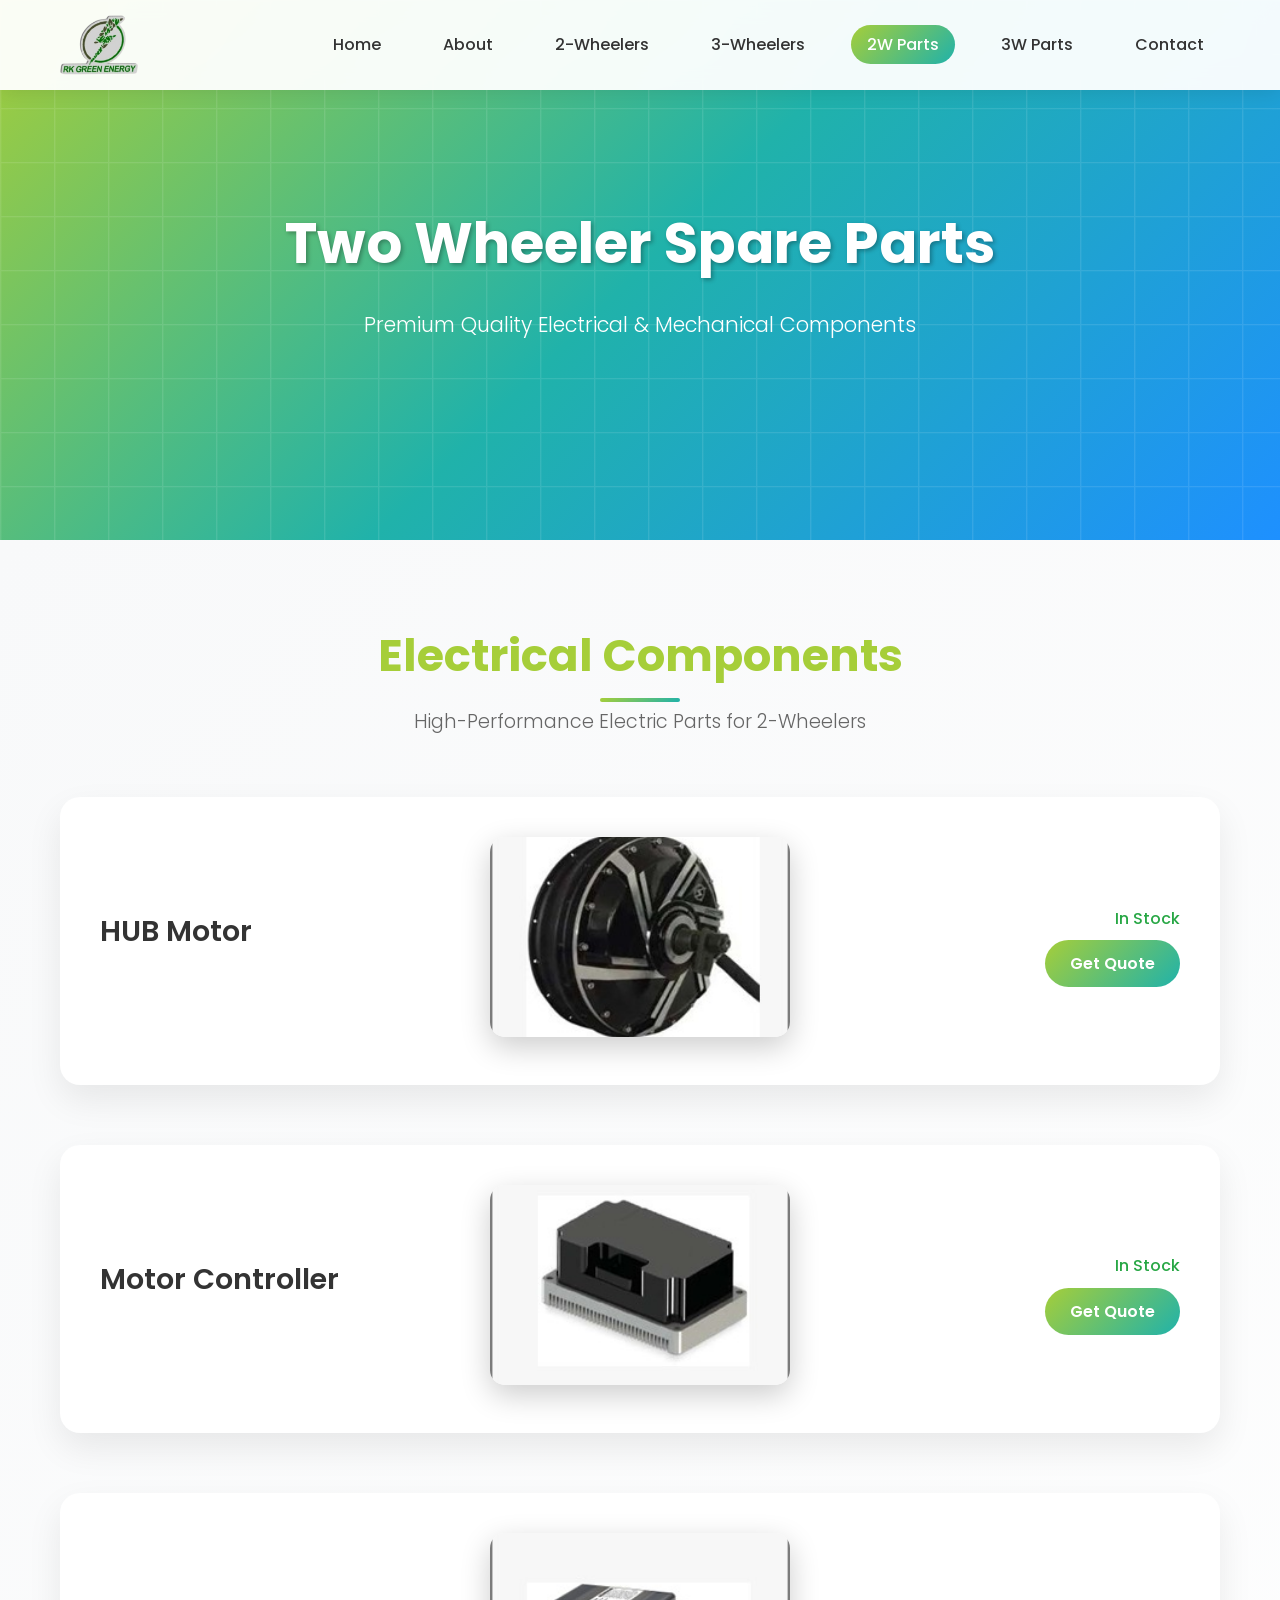
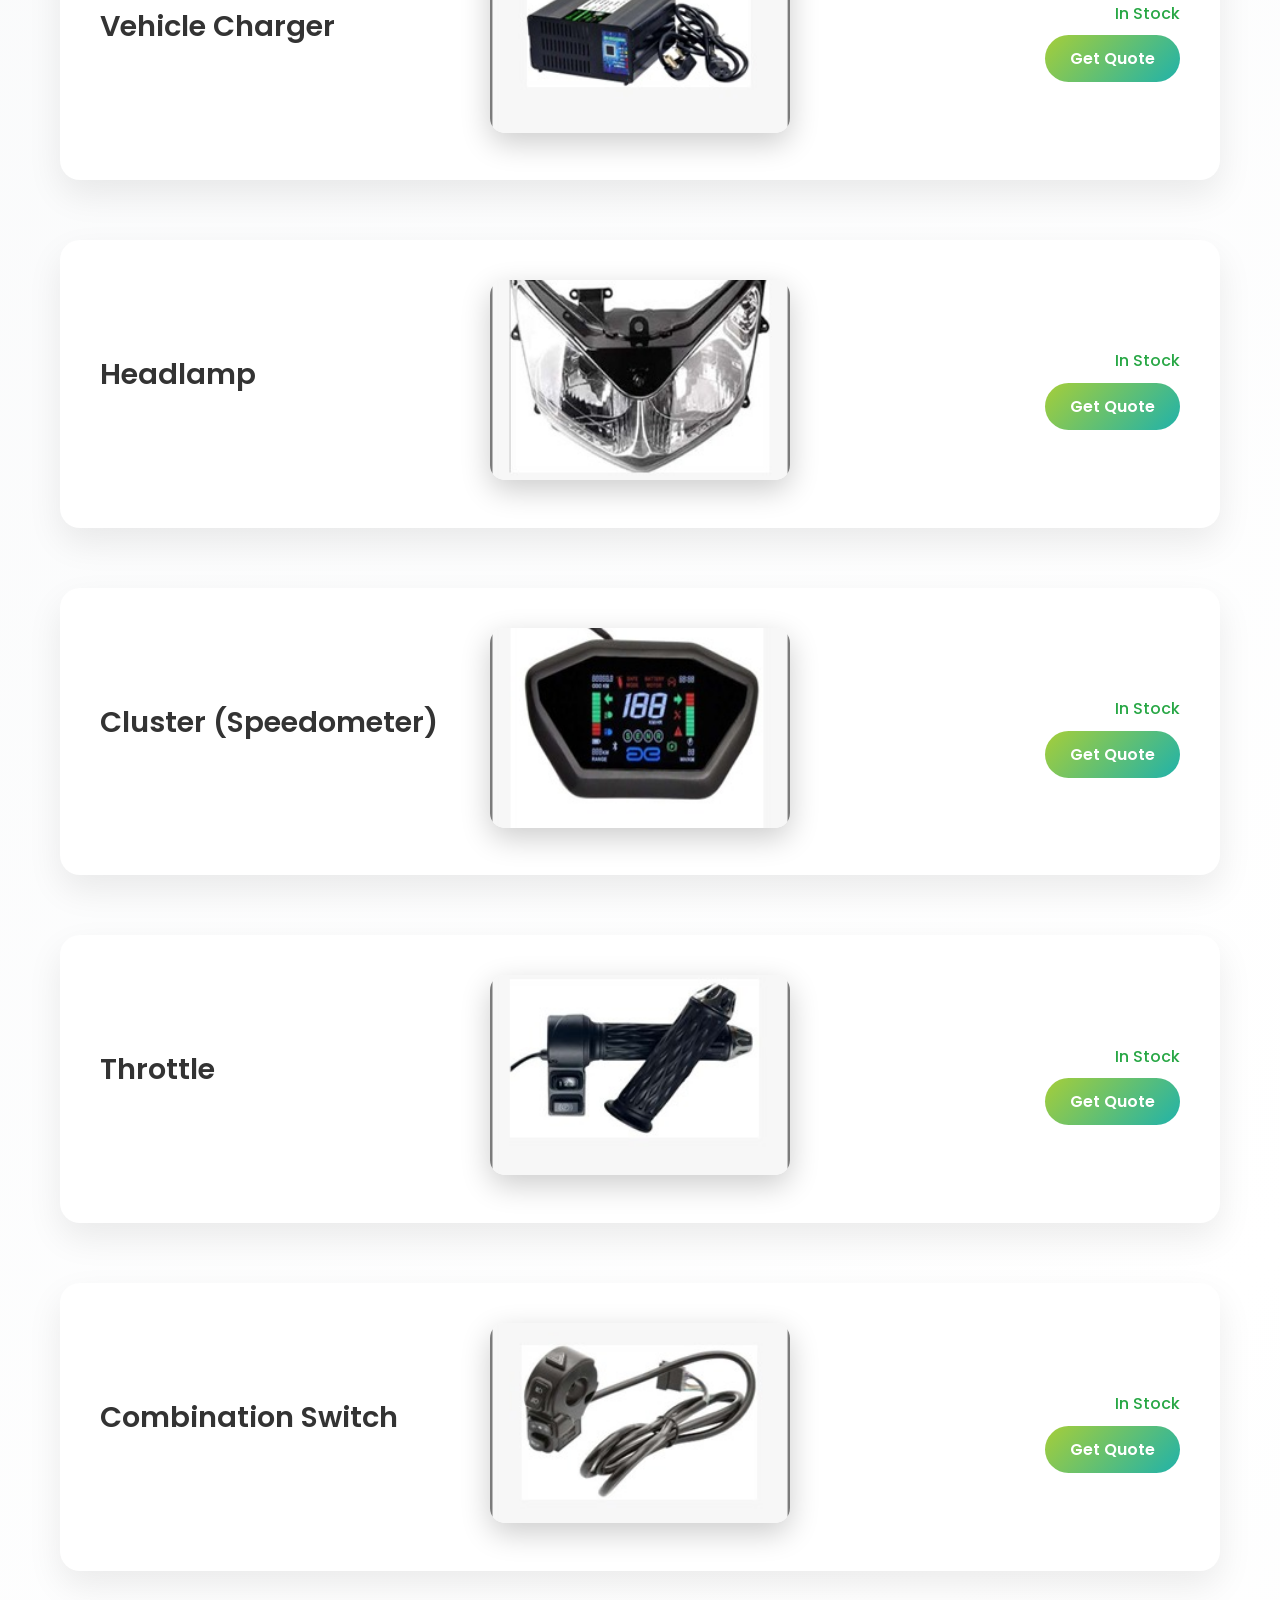
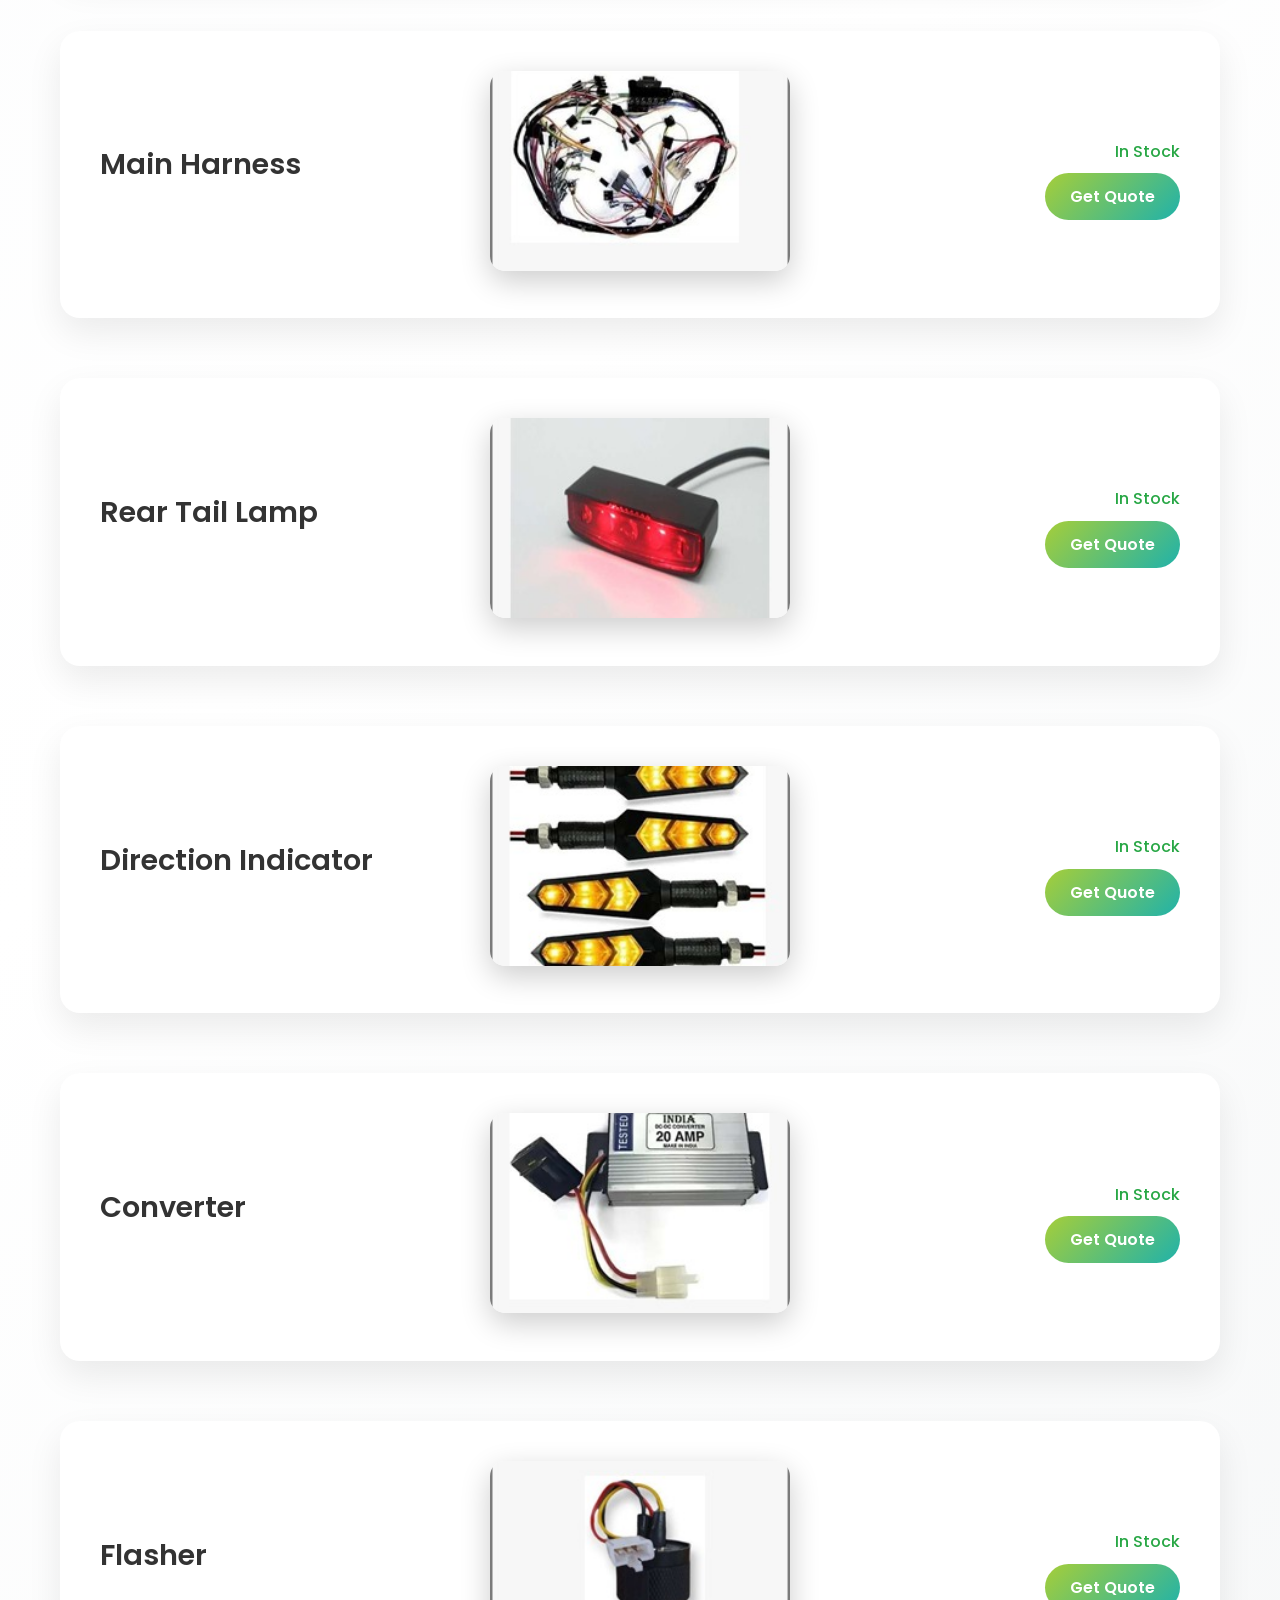
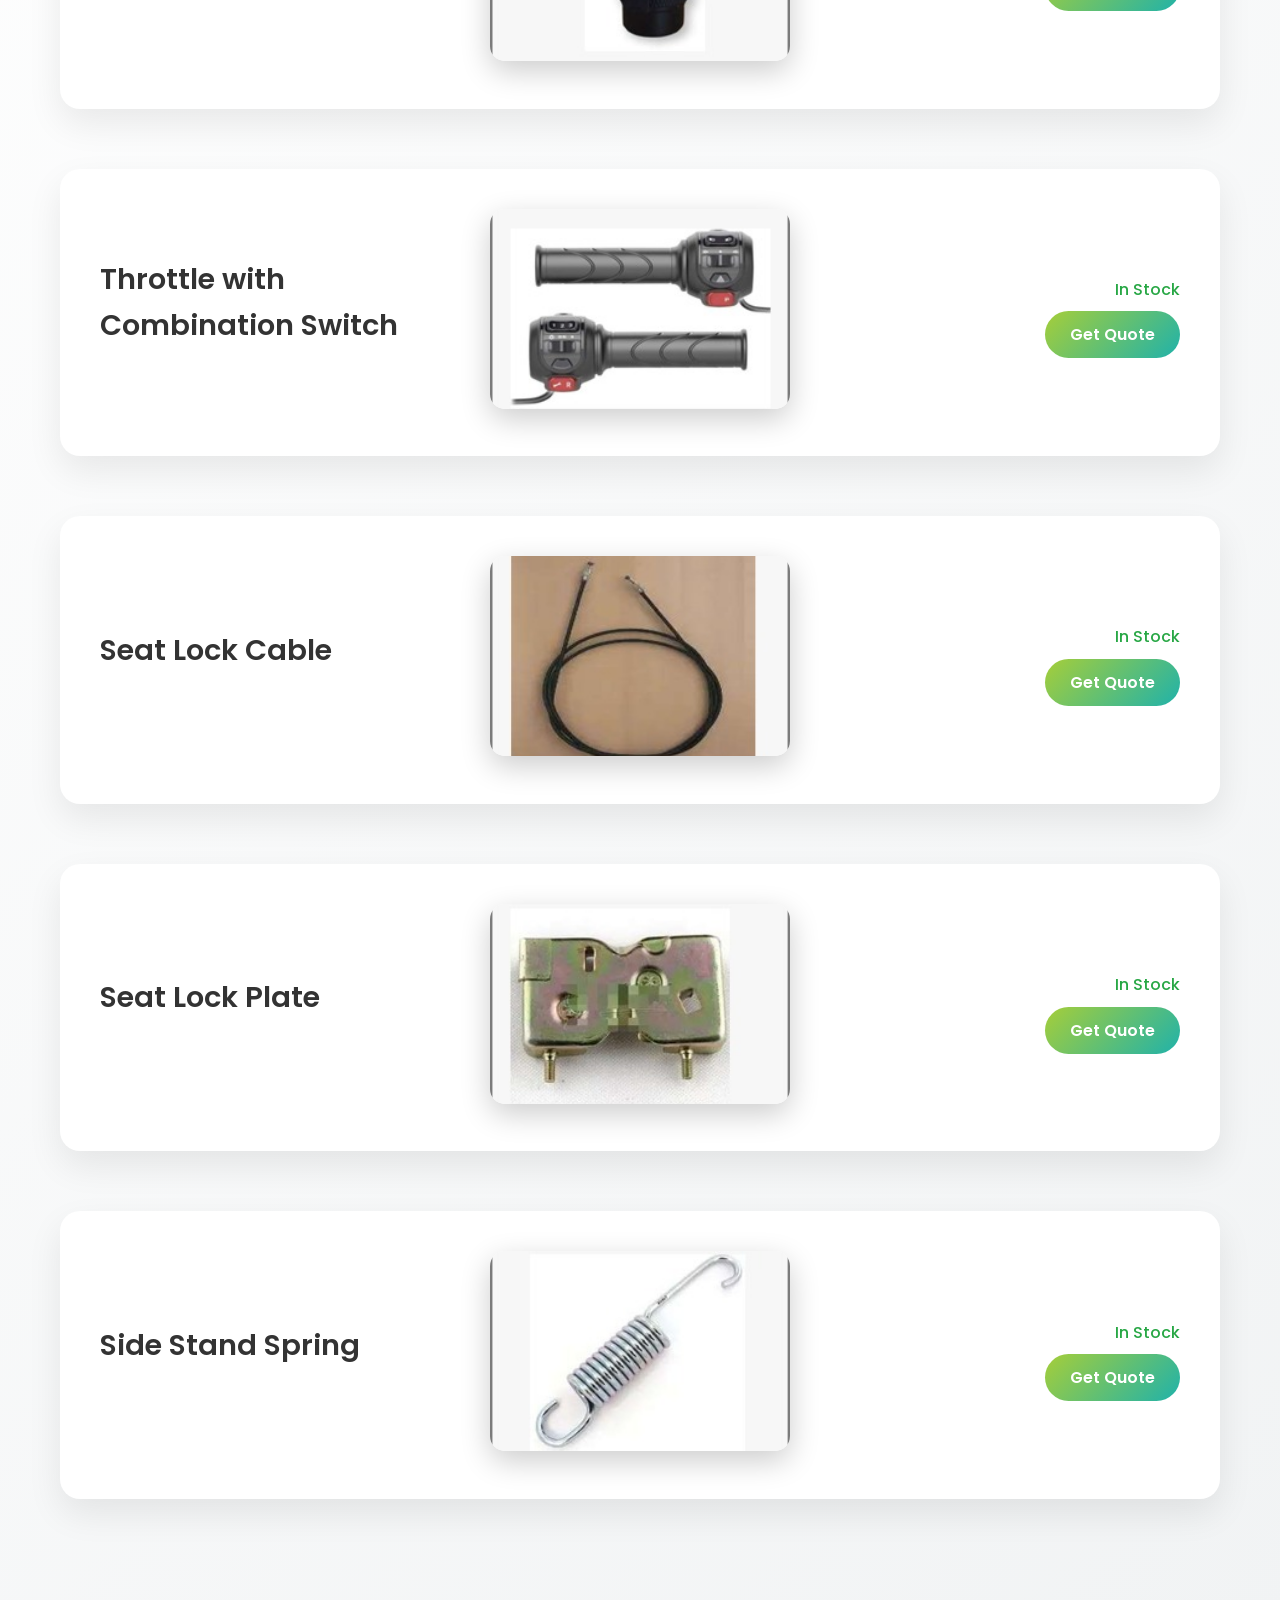
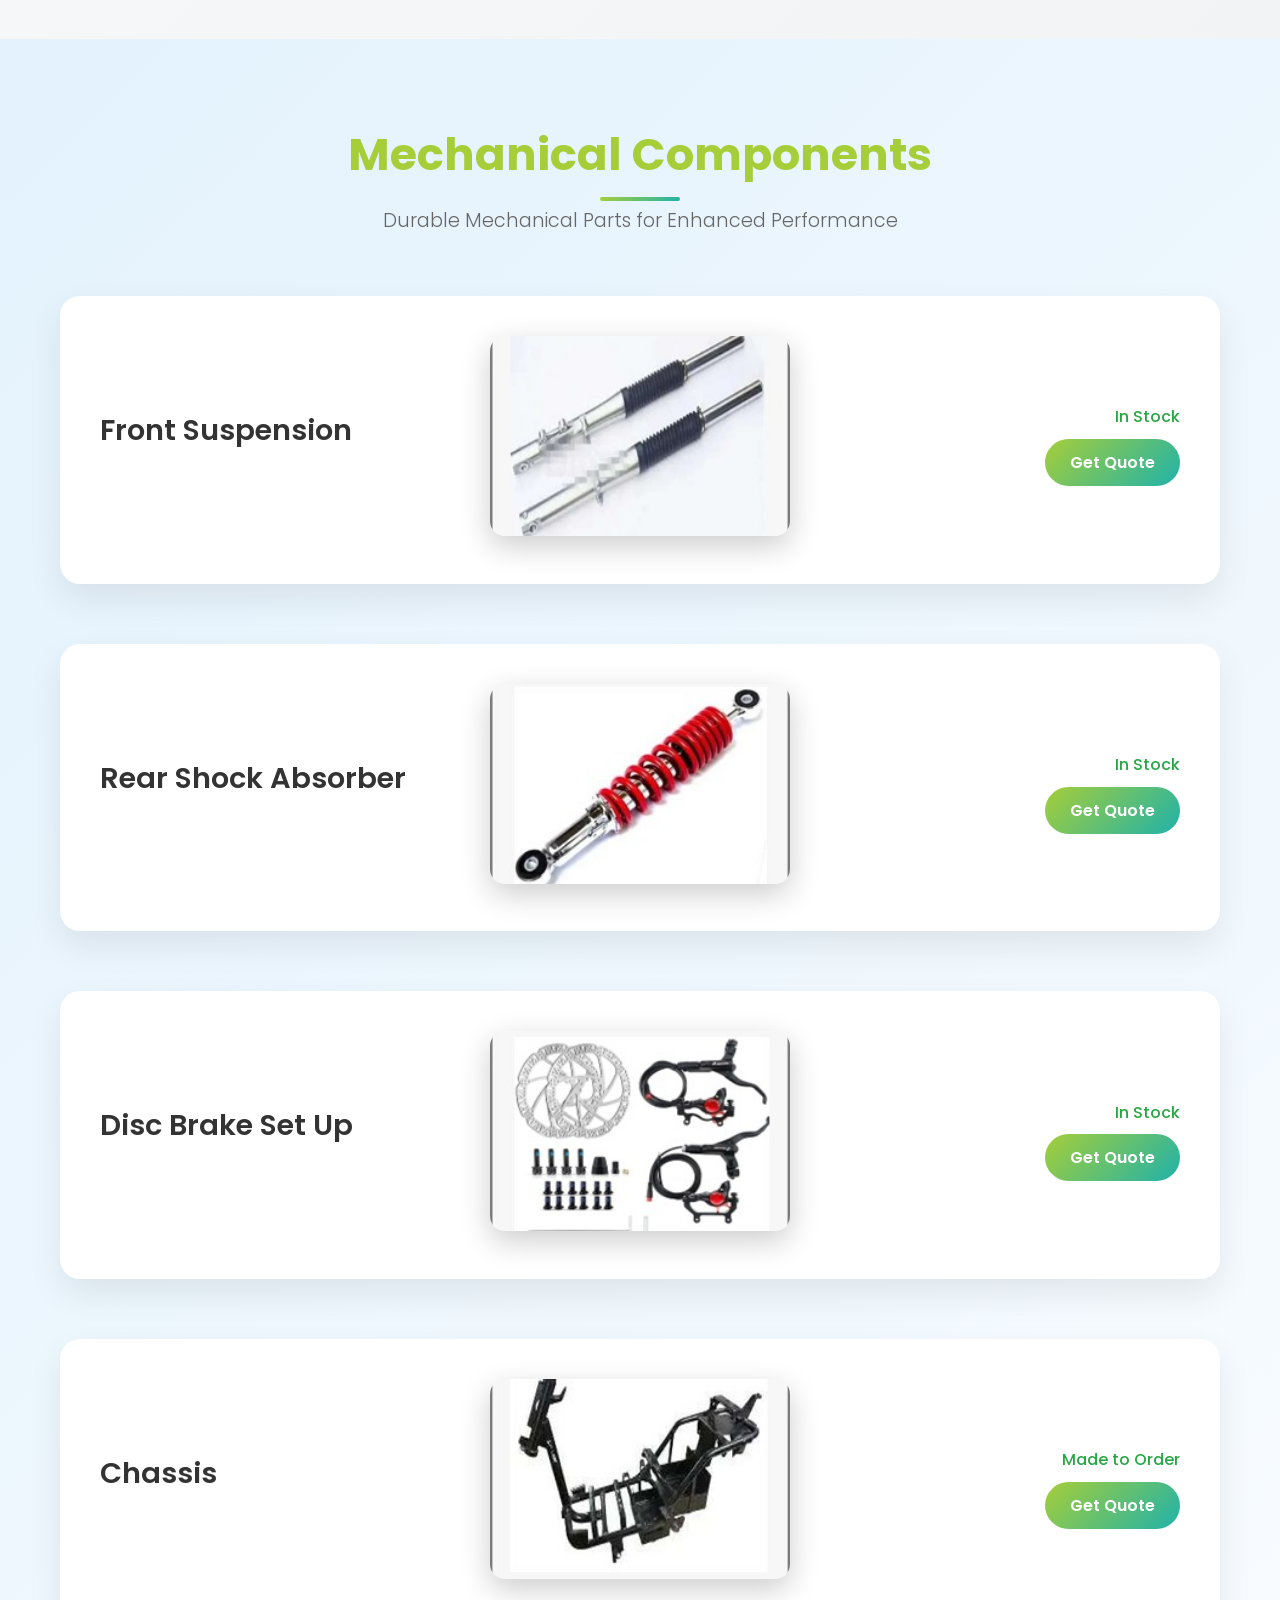
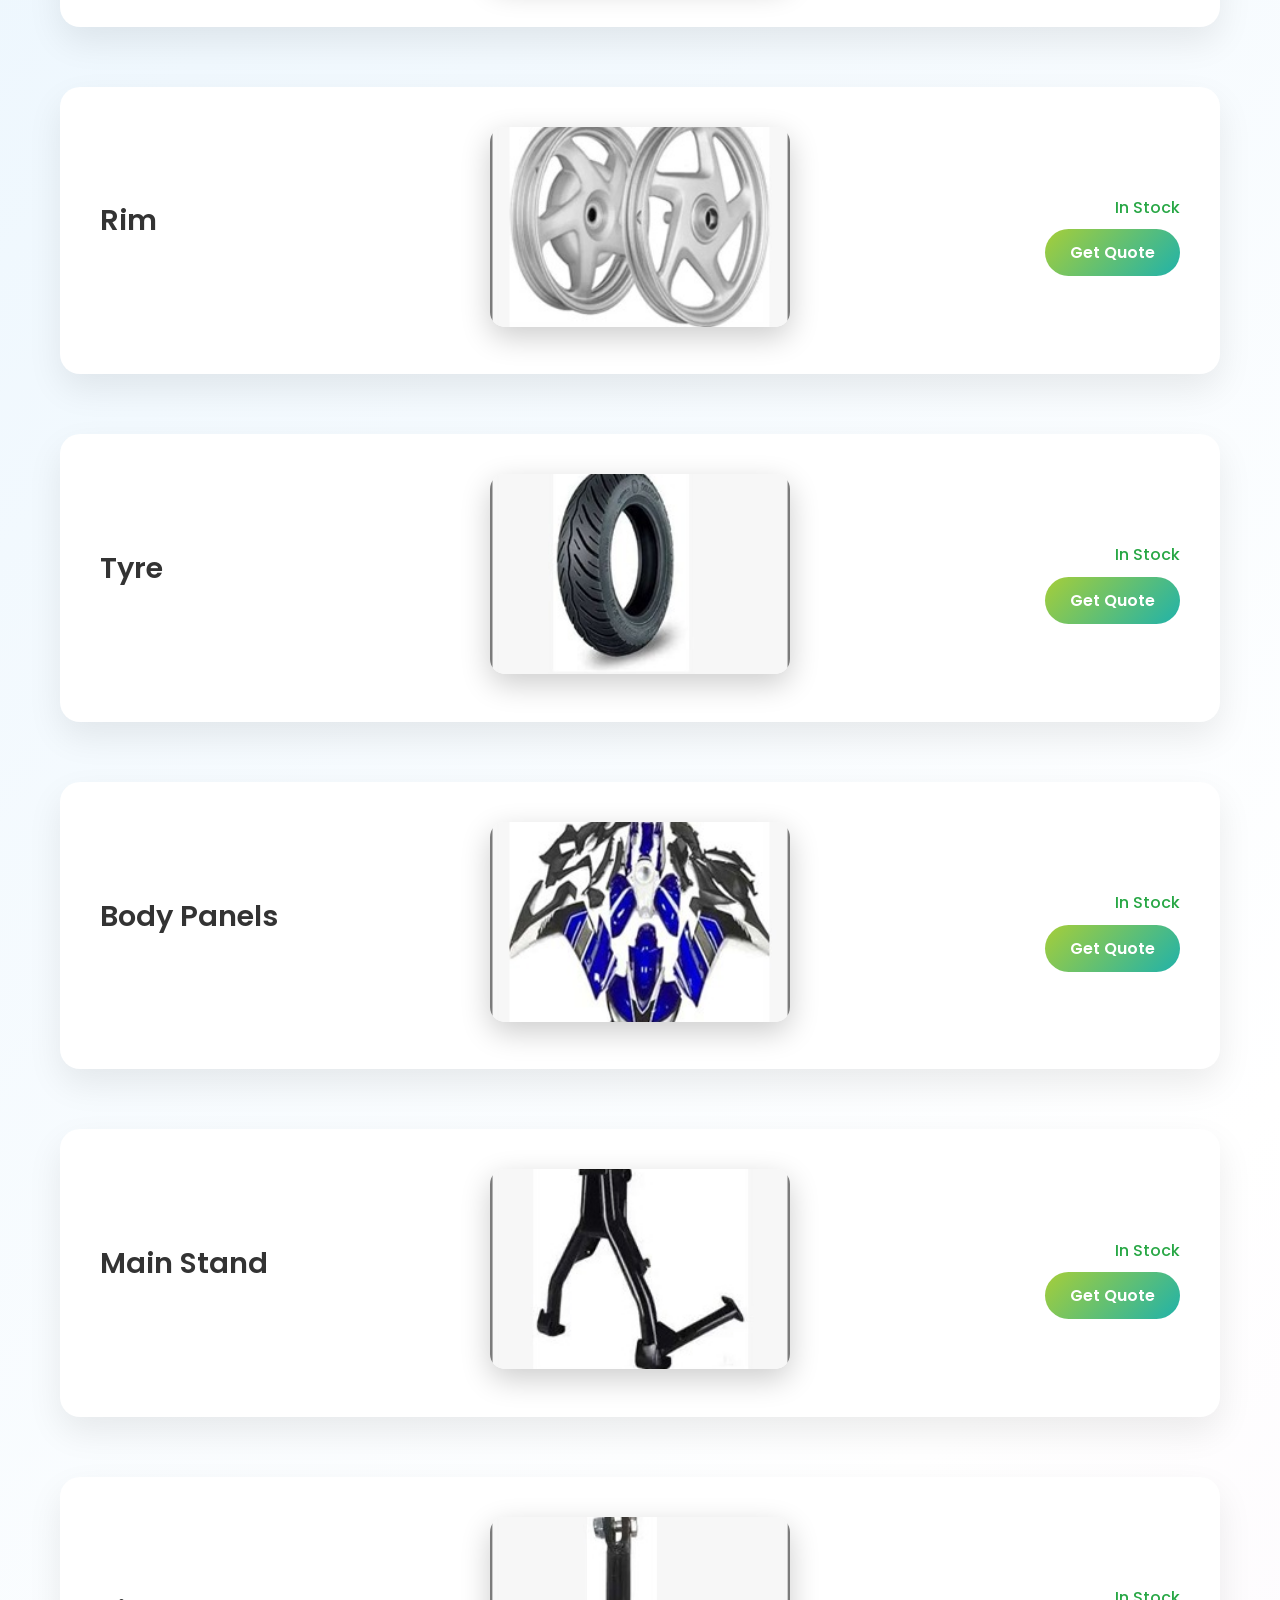
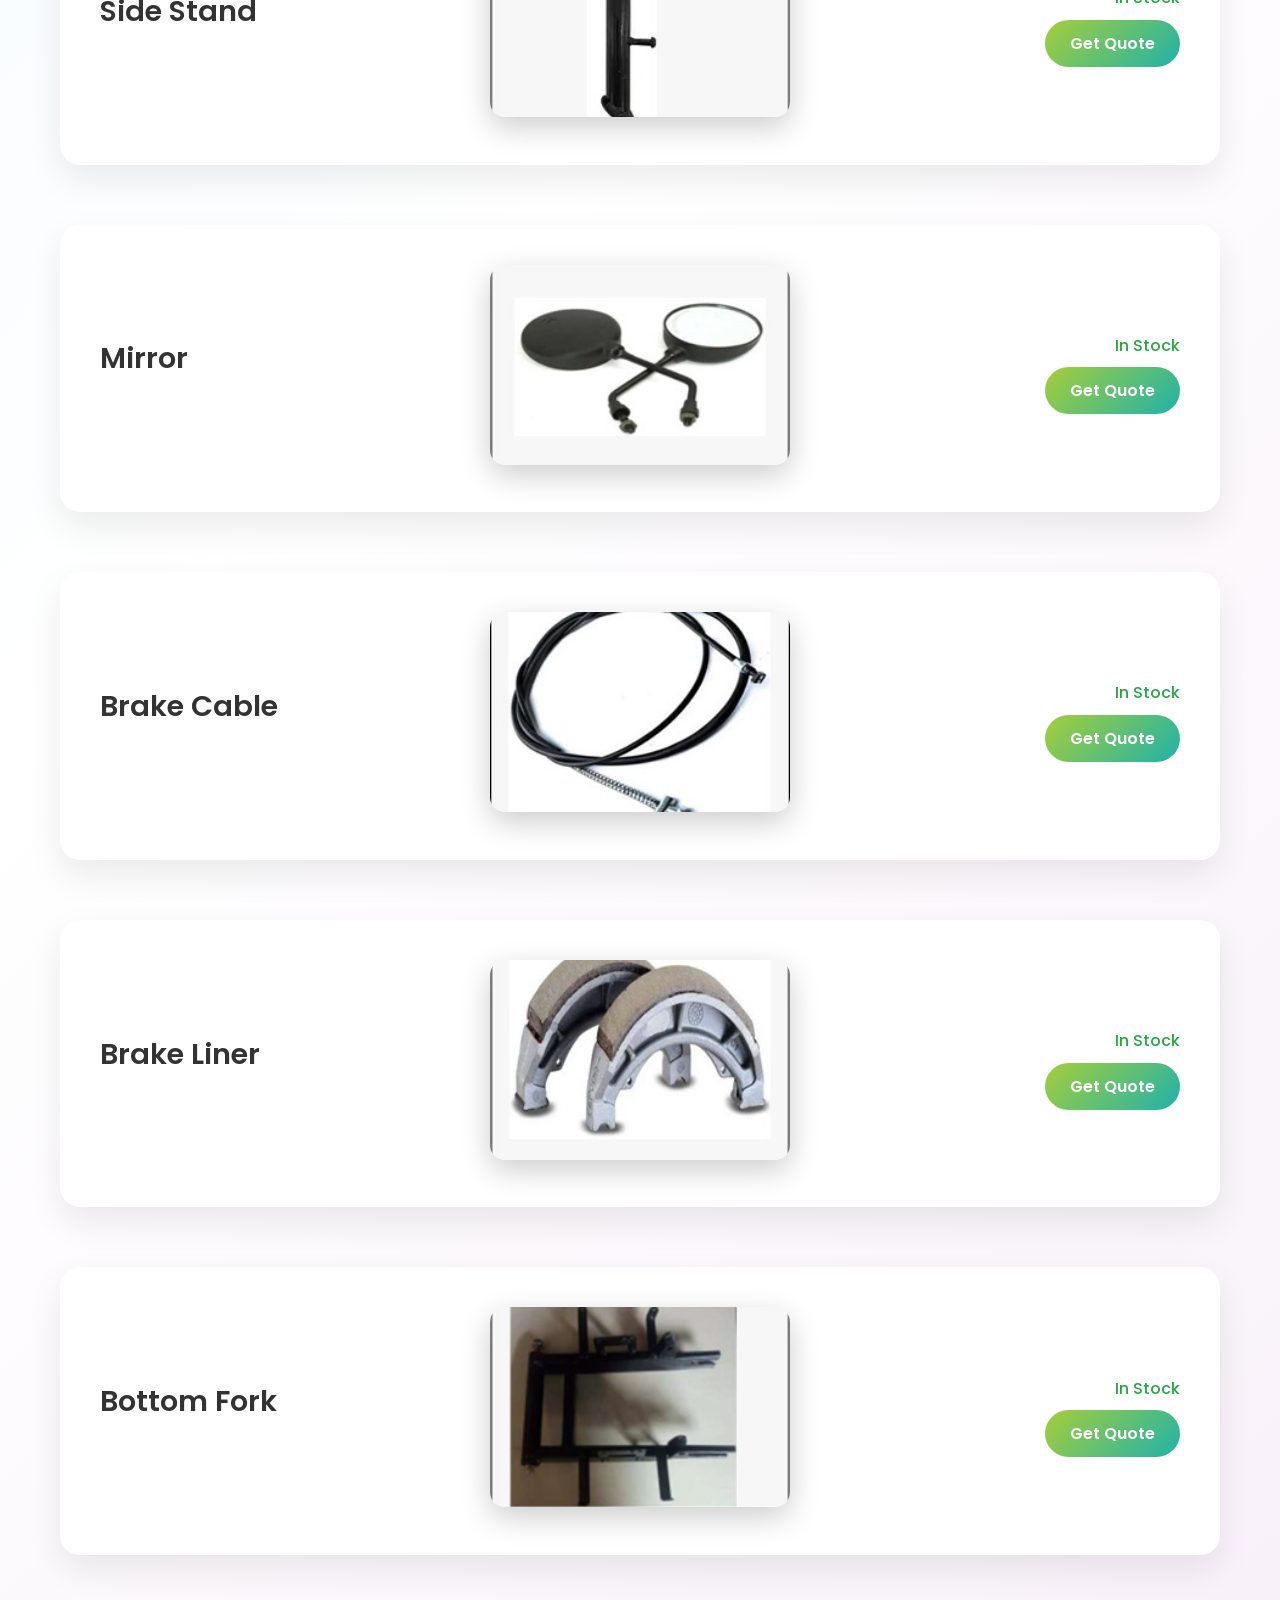
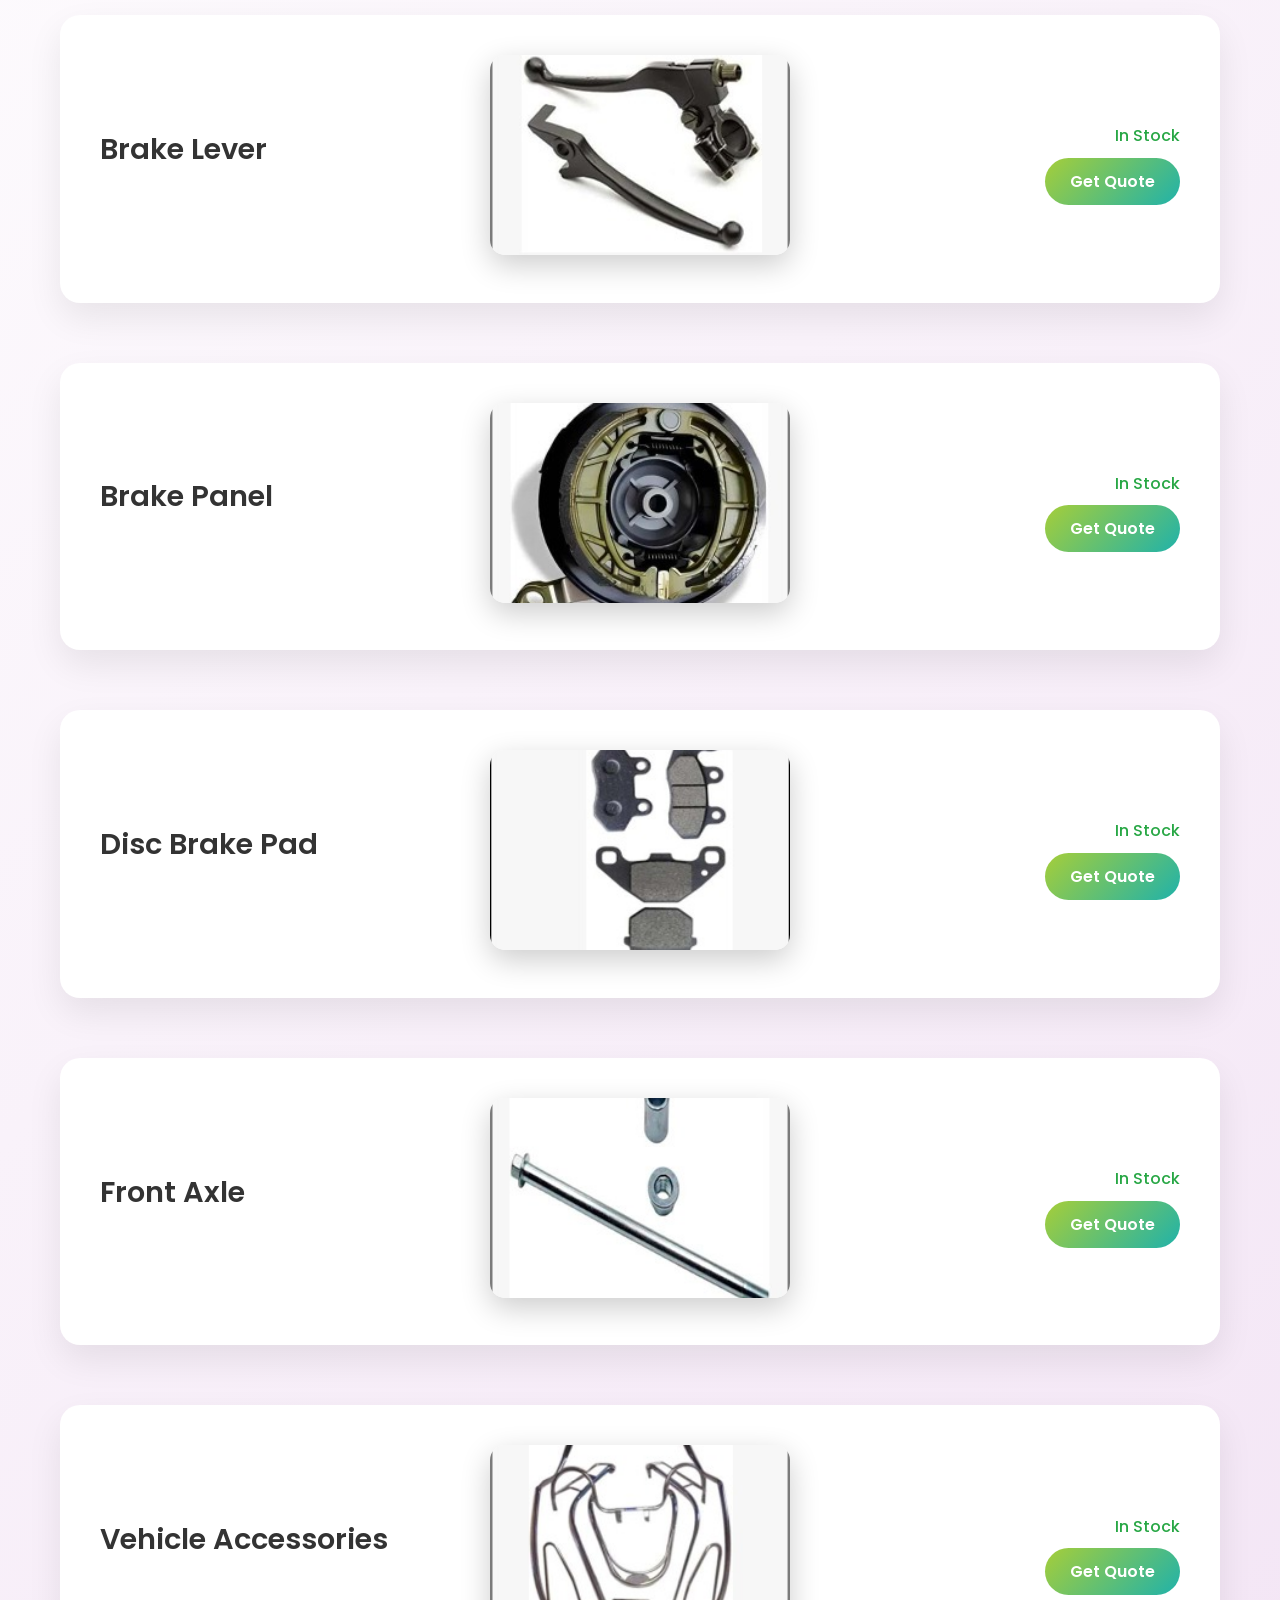
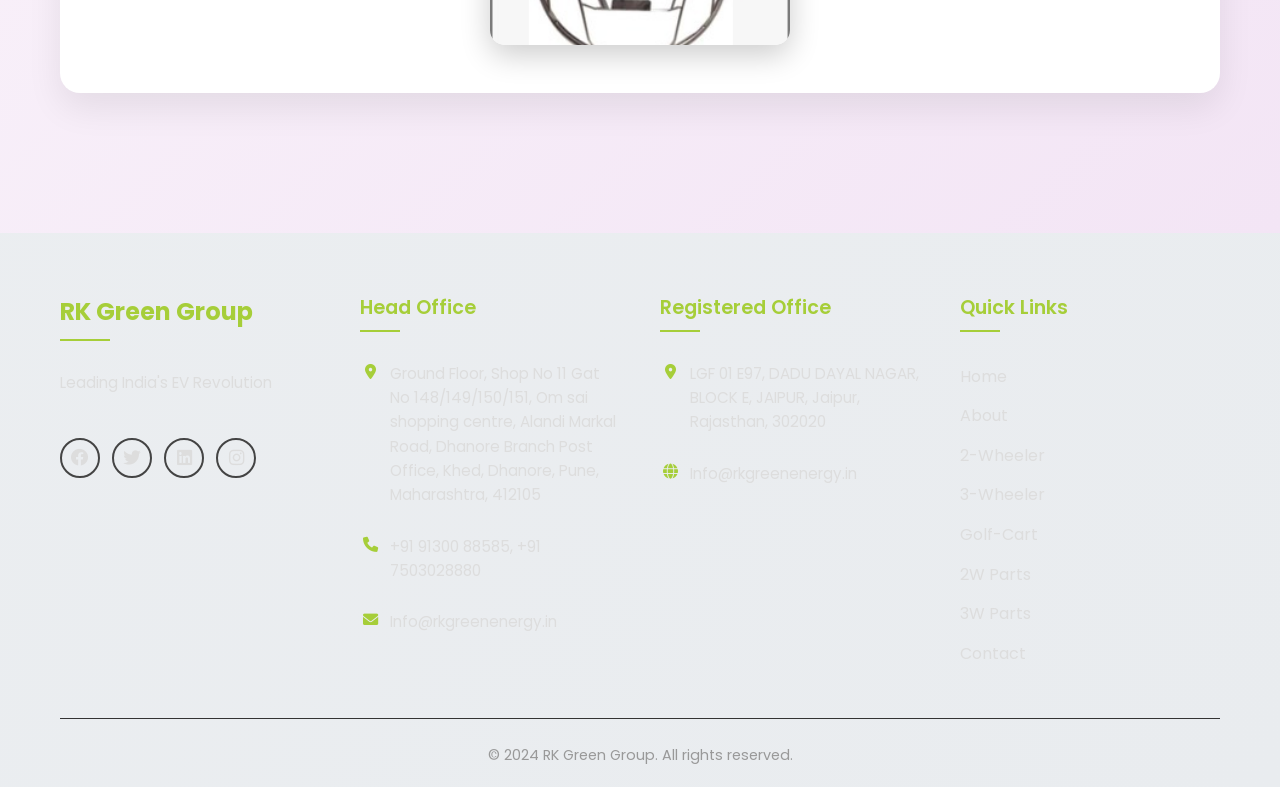
==== commit 5adb873e: "2nd commit" ====
--- a/2w-spare-parts.html
+++ b/2w-spare-parts.html
@@ -516,13 +516,13 @@
                 <div class="footer-section">
                     <h4>Head Office</h4>
                     <p><i class="fas fa-map-marker-alt"></i> Ground Floor, Shop No 11 Gat No 148/149/150/151, Om sai shopping centre, Alandi Markal Road, Dhanore Branch Post Office, Khed, Dhanore, Pune, Maharashtra, 412105</p>
-                    <p><i class="fas fa-phone"></i> +91 91300 88585</p>
-                    <p><i class="fas fa-envelope"></i> finance.rkgreenenergy@gmail.com</p>
+                    <p><i class="fas fa-phone"></i> +91 91300 88585, +91 7503028880</p>
+                    <p><i class="fas fa-envelope"></i> Info@rkgreenenergy.in</p>
                 </div>
                 <div class="footer-section">
                     <h4>Registered Office</h4>
                     <p><i class="fas fa-map-marker-alt"></i> LGF 01 E97, DADU DAYAL NAGAR, BLOCK E, JAIPUR, Jaipur, Rajasthan, 302020</p>
-                    <p><i class="fas fa-globe"></i>finance.rkgreenenergy@gmail.com</p>
+                    <p><i class="fas fa-globe"></i>Info@rkgreenenergy.in</p>
                 </div>
                 <div class="footer-section">
                     <h4>Quick Links</h4>
@@ -531,6 +531,7 @@
                         <li><a href="./about/about.html">About</a></li>
                         <li><a href="./two-wheeler/two-wheeler.html">2-Wheeler</a></li>
                         <li><a href="./three-wheeler/three-wheeler.html">3-Wheeler</a></li>
+                         <li><a href="./three-wheeler/three-wheeler.html">Golf-Cart</a></li>
                         <li><a href="2w-spare-parts.html">2W Parts</a></li>
                         <li><a href="3w-spare-parts.html">3W Parts</a></li>
                         <li><a href="./contact/contact.html">Contact</a></li>
--- a/spare-parts.css
+++ b/spare-parts.css
@@ -352,7 +352,11 @@
 
 /* Footer */
 .footer {
-    background: #1a1a1a;
+    background: linear-gradient(rgba(26, 26, 26, 0.9), rgba(26, 26, 26, 0.9)), url('Images/Gemini_Generated_Image_b8golf.png');
+    background-size: cover;
+    background-position: center;
+    background-repeat: no-repeat;
+    background-attachment: fixed;
     color: #fff;
     padding: 60px 0 20px;
     margin-top: auto;
